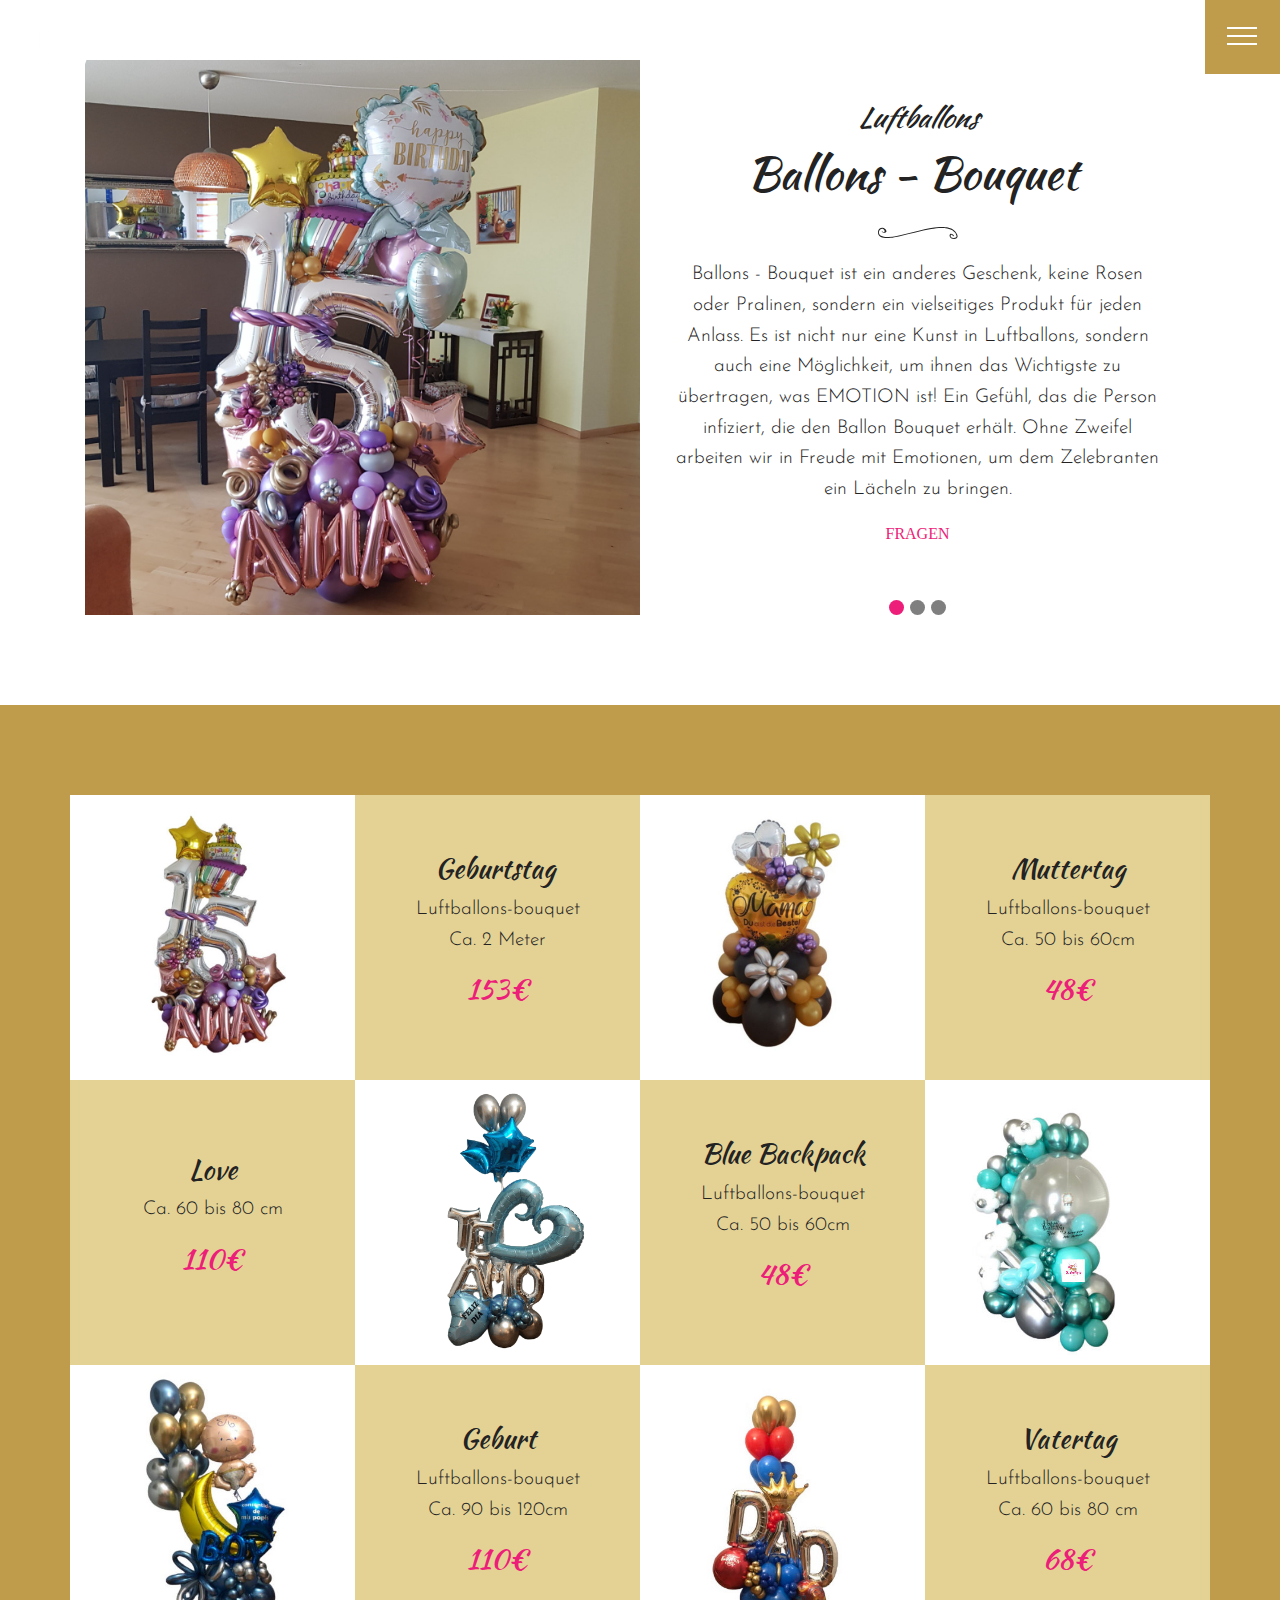
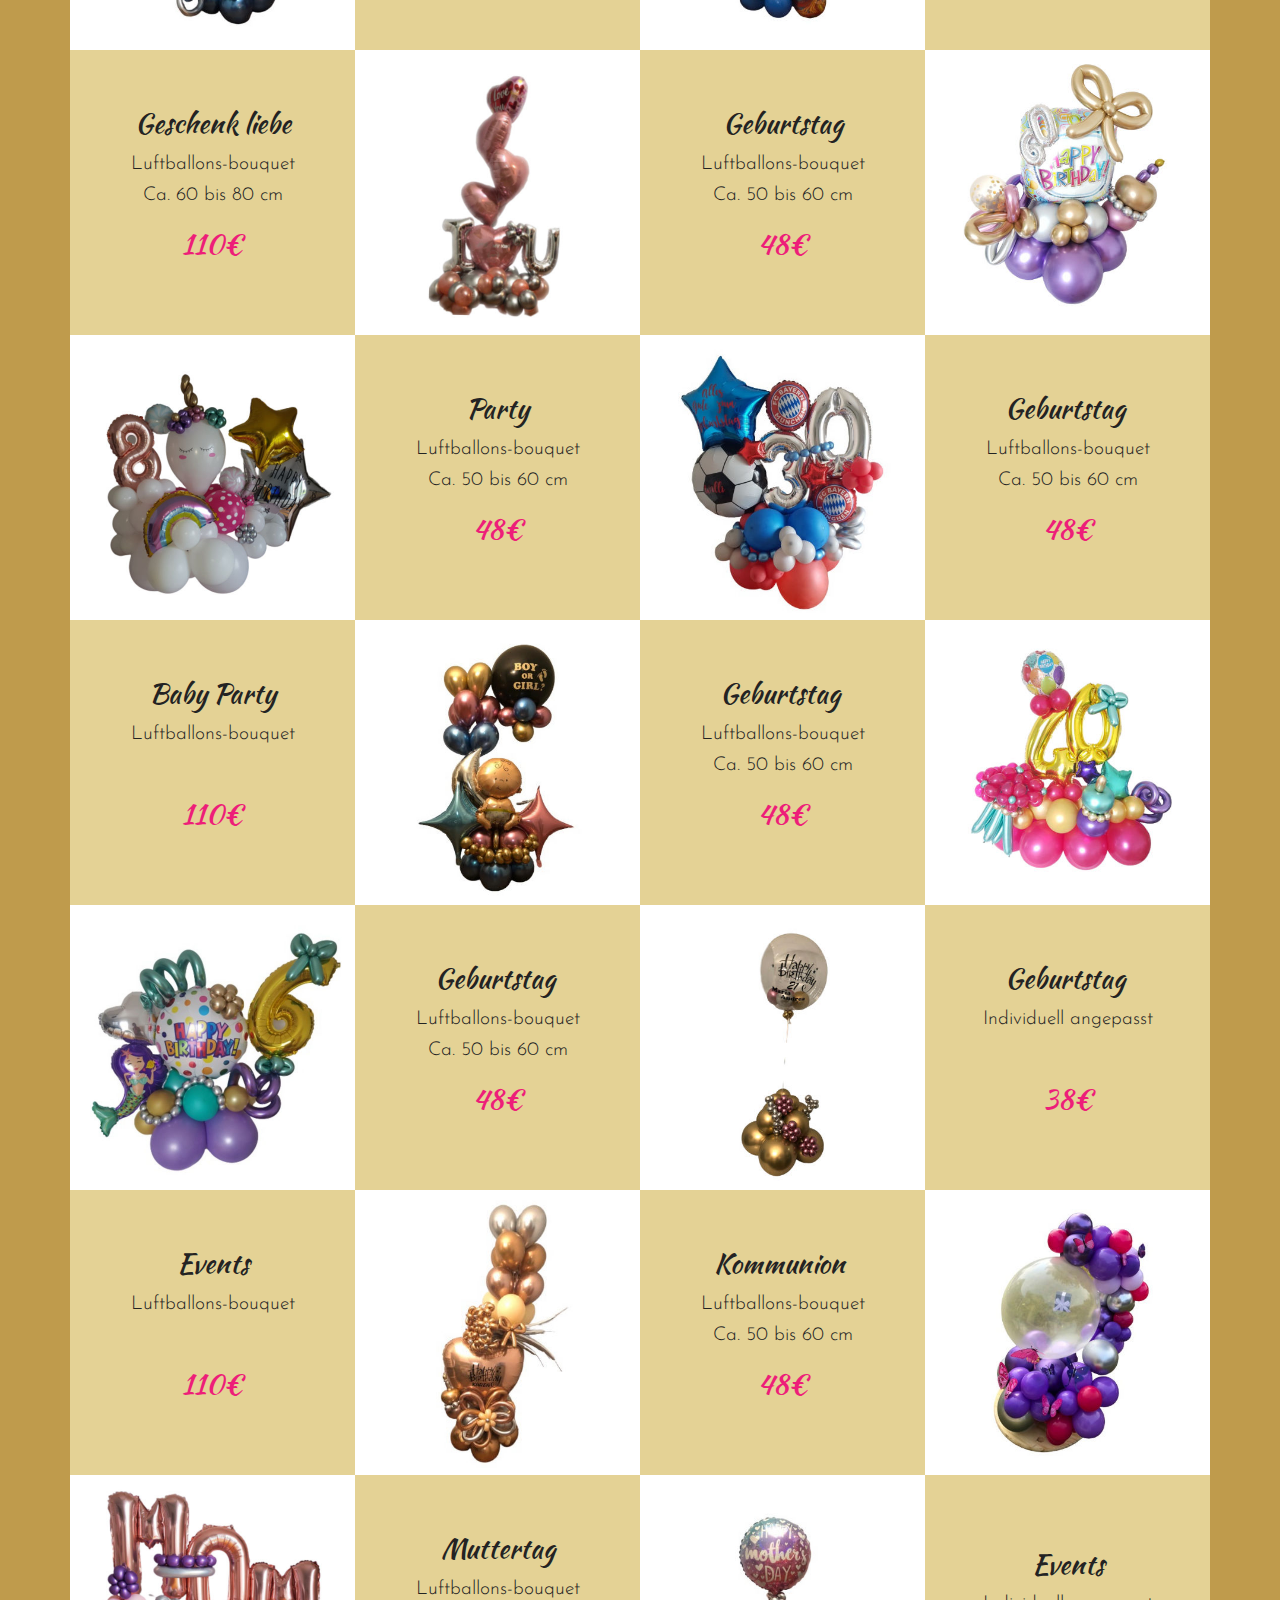
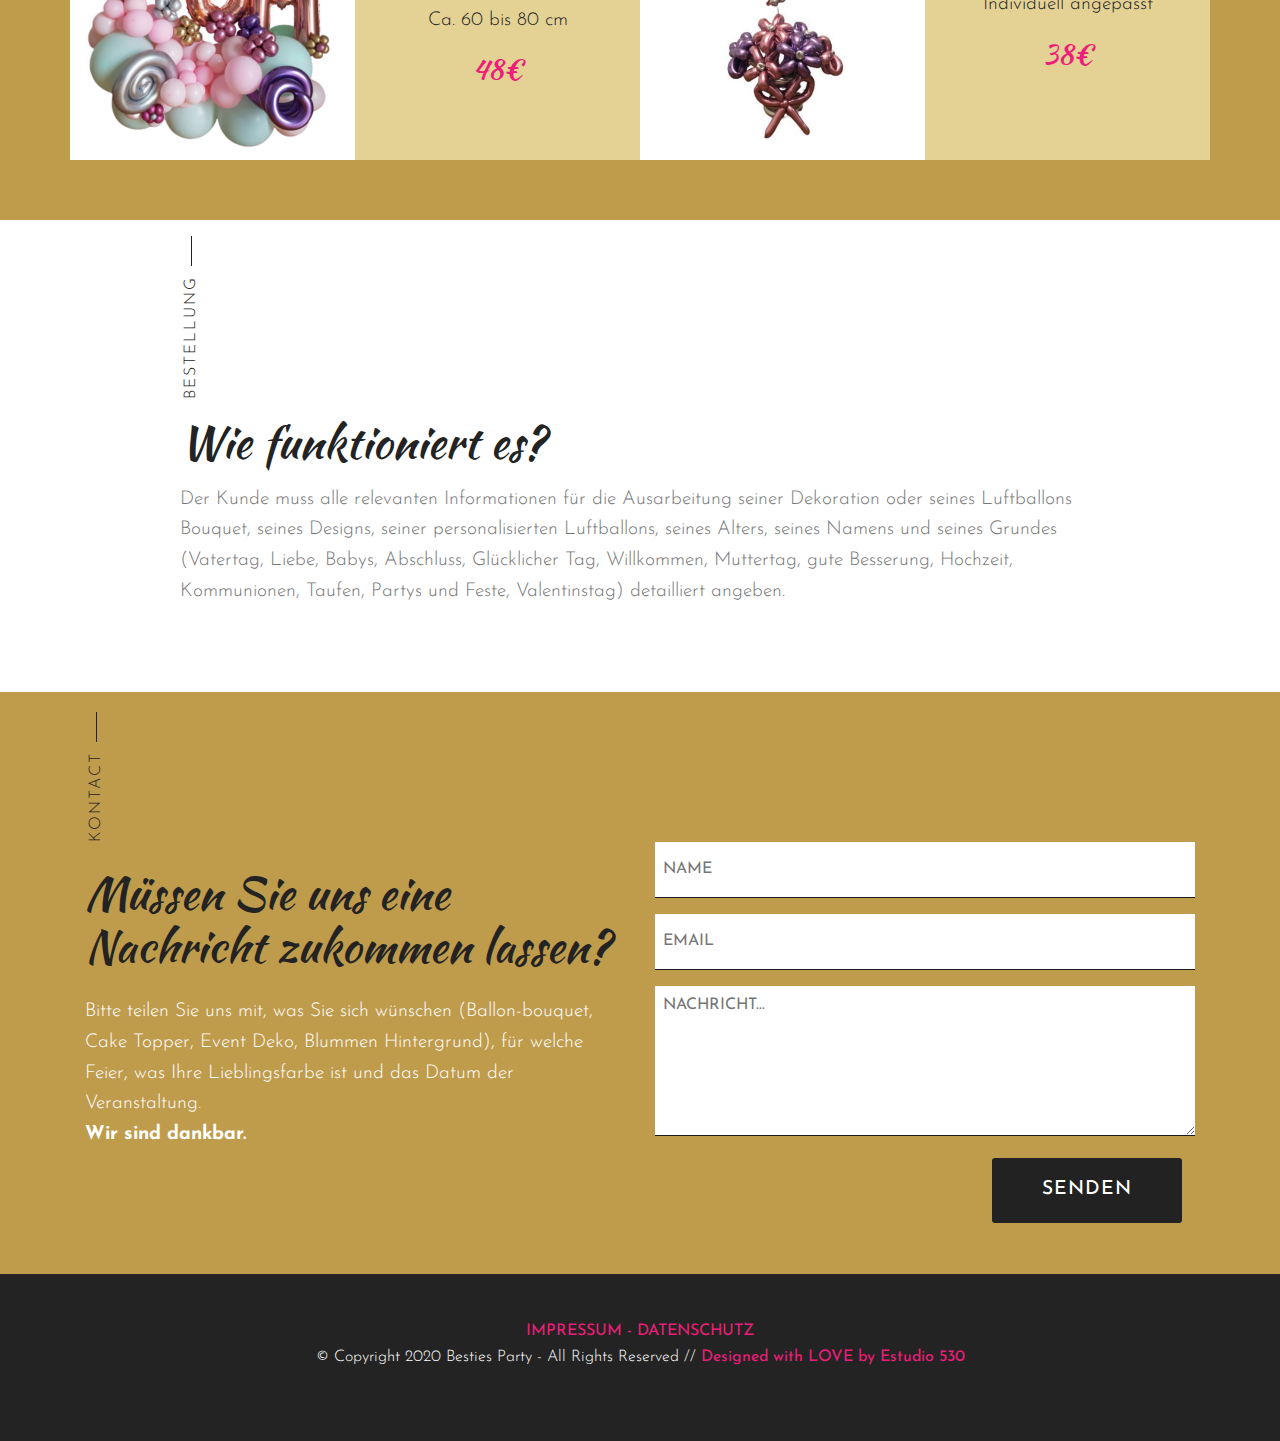
==== Ballon bouquet.html @ 25132c3d "E530 -26.2" ====
<!DOCTYPE html>
<html  >
<head>
  
  <meta charset="UTF-8">
  <meta http-equiv="X-UA-Compatible" content="IE=edge">
  
  <meta name="twitter:card" content="summary_large_image"/>
  <meta name="twitter:image:src" content="assets/images/Ballon bouquet-meta.png">
  <meta property="og:image" content="assets/images/Ballon bouquet-meta.png">
  <meta name="twitter:title" content="Ballon bouquet">
  <meta name="viewport" content="width=device-width, initial-scale=1, minimum-scale=1">
  <link rel="shortcut icon" href="assets/images/besties-party-blanco-logo-simple-158x121.png" type="image/x-icon">
  <meta name="description" content="Ballon bouquet">
  
  
  <title>Ballon bouquet</title>
  <link rel="stylesheet" href="assets/web/assets/mobirise-icons/mobirise-icons.css">
  <link rel="stylesheet" href="assets/tether/tether.min.css">
  <link rel="stylesheet" href="assets/bootstrap/css/bootstrap.min.css">
  <link rel="stylesheet" href="assets/bootstrap/css/bootstrap-grid.min.css">
  <link rel="stylesheet" href="assets/bootstrap/css/bootstrap-reboot.min.css">
  <link rel="stylesheet" href="assets/dropdown/css/style.css">
  <link rel="stylesheet" href="assets/formstyler/jquery.formstyler.css">
  <link rel="stylesheet" href="assets/formstyler/jquery.formstyler.theme.css">
  <link rel="stylesheet" href="assets/socicon/css/styles.css">
  <link rel="stylesheet" href="assets/theme/css/style.css">
  <link rel="stylesheet" href="assets/recaptcha.css">
  <link rel="preload" as="style" href="assets/mobirise/css/mbr-additional.css"><link rel="stylesheet" href="assets/mobirise/css/mbr-additional.css" type="text/css">
  
  
  
  
</head>
<body>
  
  <section class="menu cid-rwXXxcs7I8" once="menu" id="menu01-1">

    
    
     <div class="menu-logo">
            <div class="navbar-brand">
                <span class="navbar-logo">
                    
                         <a href="index.html"><img src="assets/images/besties-party-blanco-logo-simple-158x121.png" alt="Besties Party" title="Besties Party" style="height: 3.8rem;"></a>
                    
                </span>
                
            </div>
        </div>
    

    <nav class="navbar navbar-expand beta-menu navbar-dropdown align-items-center navbar-fixed-top collapsed bg-color transparent">
        <button class="navbar-toggler navbar-toggler-right" type="button" data-toggle="collapse" data-target="#navbarSupportedContent" aria-controls="navbarSupportedContent" aria-expanded="false" aria-label="Toggle navigation">
            <div class="hamburger">
                <span></span>
                <span></span>
                <span></span>
                <span></span>
            </div>
        </button>
       
        <div class="collapse navbar-collapse" id="navbarSupportedContent">
            <ul class="navbar-nav nav-dropdown" data-app-modern-menu="true"><li class="nav-item">
                    <a class="nav-link link text-black display-4" href="index.html">
                        
                        HOME</a>
                </li>
                <li class="nav-item">
                    <a class="nav-link link text-black display-4" href="Ballon bouquet.html" aria-expanded="false">
                        
                        BALLON-BOUQUET</a>
                </li><li class="nav-item"><a class="nav-link link text-black text-primary display-4" href="index.html#features02-q" aria-expanded="false">
                        
                        SERVICES</a></li><li class="nav-item"><a class="nav-link link text-black text-primary display-4" href="index.html#form01-12" aria-expanded="false">
                        
                        KONTAKT</a></li><li class="nav-item"><a class="nav-link link text-black display-4" href="bestimmungen und bedingungen.html" aria-expanded="false">
                        
                        BESTIMMUNGEN UND BEDINGUNGEN</a></li><li class="nav-item"><a class="nav-link link text-black display-4" href="Impressum.html" aria-expanded="false">
                        
                        IMPRESSUM</a></li></ul>
            
            
            
            <div class="bottom">
            
            
            <div class="navbar-buttons mbr-section-btn"><a class="btn btn-sm btn-black display-4" href="mailto:bestiesparty.de@gmail.com">BUCHEN</a></div>
            
                    <div class="social-list align-left">
                        <div class="soc-item">
                            <a href="https://twitter.com/mobirise" target="_blank">
                                <span class="mbr-iconfont mbr-iconfont-social socicon-instagram socicon" style="color: rgb(237, 30, 121); fill: rgb(237, 30, 121);"></span>
                            </a>
                        </div>
                        <div class="soc-item">
                            <a href="https://www.facebook.com/Besties_partyde-114145463306827/" target="_blank">
                                <span class="mbr-iconfont mbr-iconfont-social socicon-facebook socicon" style="color: rgb(87, 70, 139); fill: rgb(87, 70, 139);"></span>
                            </a>
                        </div>
                        <div class="soc-item">
                            <a href="https://wa.me/0049 177 2928501">
                                <span class="mbr-iconfont mbr-iconfont-social socicon-whatsapp socicon" style="color: rgb(87, 70, 139); fill: rgb(87, 70, 139);"></span>
                            </a>
                        </div>
                        

                    </div>

            
            </div>
            
        </div>
    </nav>
</section>

<section class="carousel slide testimonials-slider extSlider cid-saaLuPD0lH" data-interval="false" id="extSlider3-4">

   

    

    <div class="container text-center">

        <div class="carousel slide" role="listbox" data-pause="true" data-keyboard="false" data-ride="carousel" data-interval="5000">
            <div class="carousel-inner">
                
                
                
            <div class="carousel-item">
                    <div class="media-container-row">
                        <div class="col-lg-6 image-element align-self-stretch">
                            <div class="img-wrap">
                                <img src="assets/images/besties-party.de-home-1368x1368.jpg" alt="besties-party.de-babyshower-babyparty-deko party" title="besties-party.de-babyshower-babyparty-deko party">
                            </div>
                        </div>
                        <div class="col-lg-6 text-element">
                            <div class="text-content">
                                <h2 class="mbr-subtitle mbr-primary pt-2 mbr-fonts-style align-center display-5">
                                    <em>Luftballons</em></h2>
                                <h2 class="mbr-title pt-2 mbr-fonts-style align-center display-2">Ballons - Bouquet&nbsp;</h2>
                                <div class="py-3 ornament align-center">
                                    <svg xmlns="http://www.w3.org/2000/svg" viewBox="0 0 133 20" height="20" width="80" fill="#232323">
                                        <g><path d="M127.18,6.19C121-.05,109.94-.24,101.84.1,90.84.56,80,3.3,69.32,5.77c-8,1.86-16,3.63-24,5.72-9.21,2.41-18.6,4.72-28.14,5.19-4.1.2-8.48,0-12.16-2a6.6,6.6,0,0,1-2.7-9A5.46,5.46,0,0,1,7.07,2.77c4-.22,6.73,8.39-.08,4.58a.49.49,0,0,0-.49.84c4.88,3,10.8,0,5.4-4.91C7.6-.63.4,2.06,0,8-1,24,28.25,17,36.29,15.24,53.74,11.37,70.9,6.44,88.53,3.33c11.1-2,24.75-3.54,35.06,2.19a16,16,0,0,1,6.86,8.85c1.29,4.31-4.35,4.2-7,3.52-4.84-1.26-2.42-8,1.22-3,.61.83,2,0,1.4-.82-2.15-2.93-6.71-4.9-7.12.35s8.36,7.24,11.72,4.47C135,15.32,129.91,9,127.18,6.19Z"></path></g>
                                    </svg>
                                </div>
                                <div class="mbr-section-text">
                                    <p class="mbr-text mbr-light mbr-fonts-style align-center display-7">Ballons - Bouquet ist ein anderes Geschenk, keine Rosen oder Pralinen, sondern ein vielseitiges Produkt für jeden Anlass. Es ist nicht nur eine Kunst in Luftballons, sondern auch eine Möglichkeit, um ihnen das Wichtigste zu übertragen, was EMOTION ist! Ein Gefühl, das die Person infiziert, die den Ballon Bouquet erhält. Ohne Zweifel arbeiten wir in Freude mit Emotionen, um dem Zelebranten ein Lächeln zu bringen.</p>
                                </div>
                                <div class="py-3 link"><a href="mailto:bestiesparty.de@gmail.com" class="text-primary">FRAGEN</a></div>
                            </div>
                        </div>
                    </div>
                </div><div class="carousel-item">
                    <div class="media-container-row">
                        <div class="col-lg-6 image-element align-self-stretch">
                            <div class="img-wrap">
                                <img src="assets/images/besties-party.de-deko-party-babyshower2-1110x1110.jpeg" alt="besties-party.de-deko party-babyshower" title="besties-party.de-deko party-babyshower">
                            </div>
                        </div>
                        <div class="col-lg-6 text-element">
                            <div class="text-content">
                                <h2 class="mbr-subtitle mbr-primary pt-2 mbr-fonts-style align-center display-5">
                                    <em>Luftballons</em></h2>
                                <h2 class="mbr-title pt-2 mbr-fonts-style align-center display-2">
                                    Special Events
                                </h2>
                                <div class="py-3 ornament align-center">
                                    <svg xmlns="http://www.w3.org/2000/svg" viewBox="0 0 133 20" height="20" width="80" fill="#232323">
                                        <g><path d="M127.18,6.19C121-.05,109.94-.24,101.84.1,90.84.56,80,3.3,69.32,5.77c-8,1.86-16,3.63-24,5.72-9.21,2.41-18.6,4.72-28.14,5.19-4.1.2-8.48,0-12.16-2a6.6,6.6,0,0,1-2.7-9A5.46,5.46,0,0,1,7.07,2.77c4-.22,6.73,8.39-.08,4.58a.49.49,0,0,0-.49.84c4.88,3,10.8,0,5.4-4.91C7.6-.63.4,2.06,0,8-1,24,28.25,17,36.29,15.24,53.74,11.37,70.9,6.44,88.53,3.33c11.1-2,24.75-3.54,35.06,2.19a16,16,0,0,1,6.86,8.85c1.29,4.31-4.35,4.2-7,3.52-4.84-1.26-2.42-8,1.22-3,.61.83,2,0,1.4-.82-2.15-2.93-6.71-4.9-7.12.35s8.36,7.24,11.72,4.47C135,15.32,129.91,9,127.18,6.19Z"></path></g>
                                    </svg>
                                </div>
                                <div class="mbr-section-text">
                                    <p class="mbr-text mbr-light mbr-fonts-style align-center display-7">
                                      Wir setzen uns voll und ganz für Luftballons, Karten und Souvenirs für Taufen, Kommunionen, Babypartys und besondere Geschenke ein. Wir haben hochwertige Luftballons und Materialien! Unabhängig davon, ob es sich um Produkte oder Dienstleistungen handelt, was wir tun möchten, machen wir es gut, im Detail, weil wir unseren Kunden gerne etwas speziell anbieten möchten, und zwar Sorgfältiger detaillierte Leistungen.
                                    </p>
                                </div>
                                <div class="py-3 link">
                                  <a class="text-primary" href="mailto:bestiesparty.de@gmail.com">FRAGEN</a></div>
                            </div>
                        </div>
                    </div>
                </div><div class="carousel-item">
                    <div class="media-container-row">
                        <div class="col-lg-6 image-element align-self-stretch">
                            <div class="img-wrap">
                                <img src="assets/images/besties-party.de-paw-patrol-party-geburtstag-deko-1110x1110.jpeg" alt="besties-party.de-paw-patrol-party-geburtstag-deko" title="besties-party.de-paw-patrol-party-geburtstag-deko">
                            </div>
                        </div>
                        <div class="col-lg-6 text-element">
                            <div class="text-content">
                                <h2 class="mbr-subtitle mbr-primary pt-2 mbr-fonts-style align-center display-5">
                                    <em>Luftballons</em>
                                </h2>
                                <h2 class="mbr-title pt-2 mbr-fonts-style align-center display-2">
                                    Special Events
                                </h2>
                                <div class="py-3 ornament align-center">
                                    <svg xmlns="http://www.w3.org/2000/svg" viewBox="0 0 133 20" height="20" width="80" fill="#232323">
                                        <g><path d="M127.18,6.19C121-.05,109.94-.24,101.84.1,90.84.56,80,3.3,69.32,5.77c-8,1.86-16,3.63-24,5.72-9.21,2.41-18.6,4.72-28.14,5.19-4.1.2-8.48,0-12.16-2a6.6,6.6,0,0,1-2.7-9A5.46,5.46,0,0,1,7.07,2.77c4-.22,6.73,8.39-.08,4.58a.49.49,0,0,0-.49.84c4.88,3,10.8,0,5.4-4.91C7.6-.63.4,2.06,0,8-1,24,28.25,17,36.29,15.24,53.74,11.37,70.9,6.44,88.53,3.33c11.1-2,24.75-3.54,35.06,2.19a16,16,0,0,1,6.86,8.85c1.29,4.31-4.35,4.2-7,3.52-4.84-1.26-2.42-8,1.22-3,.61.83,2,0,1.4-.82-2.15-2.93-6.71-4.9-7.12.35s8.36,7.24,11.72,4.47C135,15.32,129.91,9,127.18,6.19Z"></path></g>
                                    </svg>
                                </div>
                                <div class="mbr-section-text">
                                    <p class="mbr-text mbr-light mbr-fonts-style align-center display-7">
                                      Ob sie bei der Suche von Ballon-Bouquets, Luftballons, Heliumballons, Folienballons, Geschenkartikel oder die passende Deko für ihren Feier sind, bei uns sind sie immer an der richtigen Adresse.
                                    </p>
                                </div>
                                <div class="py-3 link"><a href="mailto:bestiesparty.de@gmail.com" class="text-primary">FRAGEN</a></div>
                            </div>
                        </div>
                    </div>
                </div></div>

            <div class="carousel-indicators">
                <li data-slide-to="0" class="active"></li>
                <li data-slide-to="1"></li>
                <li data-slide-to="2"></li>
                
                
                
                
                
                
                
            </div>
            <div class="carousel-controls">
                <a class="carousel-control-prev" role="button" data-slide="prev">
                  <span aria-hidden="true" class="mbri-arrow-prev mbr-iconfont"></span>
                  <span class="sr-only">Previous</span>
                </a>
                <a class="carousel-control-next" role="button" data-slide="next">
                  <span aria-hidden="true" class="mbri-arrow-next mbr-iconfont"></span>
                  <span class="sr-only">Next</span>
                </a>
            </div>
        </div>
    </div>
</section>

<section class="extFeatures cid-saaLq7iaTv" id="extShop4-3">

    

    
    <div class="container">
        <div class="row main align-items-center">
            <div class="col-md-6 col-lg-3 image-element align-self-stretch">
                <div class="img-wrap">
                    <img src="assets/images/besties-party.de-luftballons-bouquet-geburtstag-15-570x570.jpg" alt="besties-party.de-luftballons-bouquet-Geburtstag 15" title="besties-party.de-luftballons-bouquet-Geburtstag 15">
                </div>
            </div>
            <div class="col-md-6 col-lg-3 text-element">
                <div class="text-content">
                    <h2 class="mbr-title mbr-fonts-style align-center display-5">Geburtstag&nbsp;</h2>
                    <p class="mbr-text mbr-light mbr-fonts-style align-center display-7">Luftballons-bouquet<br>Ca. 2 Meter<br>
                    </p>
                    <p class="mbr-price-value mbr-light mbr-fonts-style align-center display-5"><a href="Ballon bouquet.html#header03-q" class="text-primary">153€</a></p>
                </div>
            </div>
            <div class="col-md-6 col-lg-3 image-element align-self-stretch">
                <div class="img-wrap">
                    <img src="assets/images/besties-party.de-bouquet-ballons-mum-muttertag-570x570.jpg" alt="besties-party.de-bouquet-ballons-MUM-Muttertag" title="besties-party.de-bouquet-ballons-MUM-Muttertag">
                </div>
            </div>
            <div class="col-md-6 col-lg-3 text-element">
                <div class="text-content">
                    <h2 class="mbr-title mbr-fonts-style align-center display-5">Muttertag</h2>
                    <p class="mbr-text mbr-light mbr-fonts-style align-center display-7">
                        Luftballons-bouquet<br>Ca. 50 bis 60cm
                    </p>
                    <p class="mbr-price-value mbr-light mbr-fonts-style align-center display-5"><a href="Ballon bouquet.html#header03-q" class="text-primary">48€</a></p>
                </div>
            </div>
        </div>
        <div class="row main-reverse align-items-center">
            <div class="col-md-6 col-lg-3 image-element align-self-stretch">
                <div class="img-wrap">
                    <img src="assets/images/besties-party.de-luftballon-boquet-berraschung-geburtstatg-480x480.jpg" alt="besties-party.de-luftballon-boquet-überraschung-geburtstatg" title="besties-party.de-luftballon-boquet-überraschung-geburtstatg">
                </div>
            </div>
            <div class="col-md-6 col-lg-3 text-element">
                <div class="text-content">
                    <h2 class="mbr-title mbr-fonts-style align-center display-5">Blue Backpack</h2>
                    <p class="mbr-text mbr-light mbr-fonts-style align-center display-7">
                        Luftballons-bouquet<br>Ca. 50 bis 60cm
                    </p>
                    <p class="mbr-price-value mbr-light mbr-fonts-style align-center display-5"><a href="Ballon bouquet.html#header03-q" class="text-primary">48€</a></p>
                </div>
            </div>
            <div class="col-md-6 col-lg-3 image-element align-self-stretch">
                <div class="img-wrap">
                    <img src="assets/images/besties-party.de-love-liebe-luftballons-bouquet-500x500.png" alt="Besties-party.de-love-liebe-luftballons-bouquet" title="Besties-party.de-love-liebe-luftballons-bouquet">
                </div>
            </div>
            <div class="col-md-6 col-lg-3 text-element">
                <div class="text-content">
                    <h2 class="mbr-title mbr-fonts-style align-center display-5">Love</h2>
                    <p class="mbr-text mbr-light mbr-fonts-style align-center display-7">
                        Ca. 60 bis 80 cm</p>
                    <p class="mbr-price-value mbr-light mbr-fonts-style align-center display-5"><a href="Ballon bouquet.html#header03-q" class="text-primary">110€</a></p>
                </div>
            </div>
        </div>
        <div class="row main align-items-center">
            <div class="col-md-6 col-lg-3 image-element align-self-stretch">
                <div class="img-wrap">
                    <img src="assets/images/besties-party.de-luftballons-bouquet-geburt-geschenk-480x480.jpg" alt="besties-party.de-luftballons-bouquet-geburt-geschenk" title="besties-party.de-luftballons-bouquet-geburt-geschenk">
                </div>
            </div>
            <div class="col-md-6 col-lg-3 text-element">
                <div class="text-content">
                    <h2 class="mbr-title mbr-fonts-style align-center display-5">Geburt</h2>
                    <p class="mbr-text mbr-light mbr-fonts-style align-center display-7">
                        Luftballons-bouquet<br>Ca. 90 bis 120cm
                    </p>
                    <p class="mbr-price-value mbr-light mbr-fonts-style align-center display-5">
                        <em><a href="Ballon bouquet.html#header03-q" class="text-primary">110€</a></em></p>
                </div>
            </div>
            <div class="col-md-6 col-lg-3 image-element align-self-stretch">
                <div class="img-wrap">
                    <img src="assets/images/besties-party.de-luftballons-bouquet-vatertag-480x480.jpg" alt="besties-party.de-luftballons-bouquet-Vatertag" title="besties-party.de-luftballons-bouquet-Vatertag">
                </div>
            </div>
            <div class="col-md-6 col-lg-3 text-element">
                <div class="text-content">
                    <h2 class="mbr-title mbr-fonts-style align-center display-5">Vatertag</h2>
                    <p class="mbr-text mbr-light mbr-fonts-style align-center display-7">
                        Luftballons-bouquet<br>Ca. 60 bis 80 cm
                    </p>
                    <p class="mbr-price-value mbr-light mbr-fonts-style align-center display-5"><em><a href="Ballon bouquet.html#header03-q" class="text-primary">68€</a></em></p>
                </div>
            </div>
        </div>
        <div class="row main-reverse align-items-center">
            <div class="col-md-6 col-lg-3 image-element align-self-stretch">
                <div class="img-wrap">
                    <img src="assets/images/besties-party.de-luftballons-boquet-geburtstag-60-480x480.jpg" alt="besties-party.de-luftballons-boquet-geburtstag-60" title="besties-party.de-luftballons-boquet-geburtstag-60">
                </div>
            </div>
            <div class="col-md-6 col-lg-3 text-element">
                <div class="text-content">
                    <h2 class="mbr-title mbr-fonts-style align-center display-5">Geburtstag</h2>
                    <p class="mbr-text mbr-light mbr-fonts-style align-center display-7">
                        Luftballons-bouquet<br>Ca. 50 bis 60 cm
                    </p>
                    <p class="mbr-price-value mbr-light mbr-fonts-style align-center display-5">
                        <em><a href="Ballon bouquet.html#header03-q" class="text-primary">48€</a></em></p>
                </div>
            </div>
            <div class="col-md-6 col-lg-3 image-element align-self-stretch">
                <div class="img-wrap">
                    <img src="assets/images/besties-party.de-luftballons-bouquet-geschenk-liebe-570x570.jpg" alt="besties-party.de-luftballons-bouquet-geschenk-liebe" title="besties-party.de-luftballons-bouquet-geschenk-liebe">
                </div>
            </div>
            <div class="col-md-6 col-lg-3 text-element">
                <div class="text-content">
                    <h2 class="mbr-title mbr-fonts-style align-center display-5">Geschenk liebe</h2>
                    <p class="mbr-text mbr-light mbr-fonts-style align-center display-7">
                        Luftballons-bouquet<br>Ca. 60 bis 80 cm
                    </p>
                    <p class="mbr-price-value mbr-light mbr-fonts-style align-center display-5"><em><a href="Ballon bouquet.html#header03-q" class="text-primary">110€</a></em></p>
                </div>
            </div>
        </div>
    </div>
</section>

<section class="extFeatures cid-saE8kh7Bme" id="extShop4-9">

    

    
    <div class="container">
        <div class="row main align-items-center">
            <div class="col-md-6 col-lg-3 image-element align-self-stretch">
                <div class="img-wrap">
                    <img src="assets/images/besties-party.de-luftballons-bouquet-einhorn-geburtstag-8-570x570.jpg" alt="besties-party.de-luftballons-bouquet-Einhorn-geburtstag 8" title="besties-party.de-luftballons-bouquet-Einhorn-geburtstag 8">
                </div>
            </div>
            <div class="col-md-6 col-lg-3 text-element">
                <div class="text-content">
                    <h2 class="mbr-title mbr-fonts-style align-center display-5">Party</h2>
                    <p class="mbr-text mbr-light mbr-fonts-style align-center display-7">Luftballons-bouquet<br>Ca. 50 bis 60 cm</p>
                    <p class="mbr-price-value mbr-light mbr-fonts-style align-center display-5">
                        <a href="Ballon bouquet.html#header03-q" class="text-primary">48€</a></p>
                </div>
            </div>
            <div class="col-md-6 col-lg-3 image-element align-self-stretch">
                <div class="img-wrap">
                    <img src="assets/images/besties-party.de-ballons-bouquet-geburtstag-30-480x480.jpg" alt="besties-party.de-ballons-bouquet-geburtstag 30" title="besties-party.de-ballons-bouquet-geburtstag 30">
                </div>
            </div>
            <div class="col-md-6 col-lg-3 text-element">
                <div class="text-content">
                    <h2 class="mbr-title mbr-fonts-style align-center display-5">Geburtstag&nbsp;</h2>
                    <p class="mbr-text mbr-light mbr-fonts-style align-center display-7">Luftballons-bouquet<br>Ca. 50 bis 60 cm</p>
                    <p class="mbr-price-value mbr-light mbr-fonts-style align-center display-5"><a href="Ballon bouquet.html#header03-q" class="text-primary">48€</a></p>
                </div>
            </div>
        </div>
        <div class="row main-reverse align-items-center">
            <div class="col-md-6 col-lg-3 image-element align-self-stretch">
                <div class="img-wrap">
                    <img src="assets/images/besties-party.de-luftballon-bouquet-geburtstag-40-480x480.jpg" alt="besties-party.de-luftballon-bouquet-Geburtstag 40" title="besties-party.de-luftballon-bouquet-Geburtstag 40">
                </div>
            </div>
            <div class="col-md-6 col-lg-3 text-element">
                <div class="text-content">
                    <h2 class="mbr-title mbr-fonts-style align-center display-5">Geburtstag&nbsp;</h2>
                    <p class="mbr-text mbr-light mbr-fonts-style align-center display-7">Luftballons-bouquet<br>Ca. 50 bis 60 cm</p>
                    <p class="mbr-price-value mbr-light mbr-fonts-style align-center display-5"><a href="Ballon bouquet.html#header03-q" class="text-primary">48€</a></p>
                </div>
            </div>
            <div class="col-md-6 col-lg-3 image-element align-self-stretch">
                <div class="img-wrap">
                    <img src="assets/images/besties-party.de-babyparty-luftballons-bouquet-480x480.jpg" alt="besties-party.de-babyparty-luftballons-bouquet" title="besties-party.de-babyparty-luftballons-bouquet">
                </div>
            </div>
            <div class="col-md-6 col-lg-3 text-element">
                <div class="text-content">
                    <h2 class="mbr-title mbr-fonts-style align-center display-5">Baby Party</h2>
                    <p class="mbr-text mbr-light mbr-fonts-style align-center display-7">Luftballons-bouquet<br><br></p>
                    <p class="mbr-price-value mbr-light mbr-fonts-style align-center display-5"><a href="Ballon bouquet.html#header03-q" class="text-primary">110€</a></p>
                </div>
            </div>
        </div>
        
        
    </div>
</section>

<section class="extFeatures cid-saEiD71YxO" id="extShop4-k">

    

    
    <div class="container">
        <div class="row main align-items-center">
            <div class="col-md-6 col-lg-3 image-element align-self-stretch">
                <div class="img-wrap">
                    <img src="assets/images/besties-party.de-ballons-bouquet-geburtstag-6-570x570.jpg" alt="besties-party.de-ballons-bouquet-geburtstag 6" title="besties-party.de-ballons-bouquet-geburtstag 6">
                </div>
            </div>
            <div class="col-md-6 col-lg-3 text-element">
                <div class="text-content">
                    <h2 class="mbr-title mbr-fonts-style align-center display-5">Geburtstag&nbsp;</h2>
                    <p class="mbr-text mbr-light mbr-fonts-style align-center display-7">Luftballons-bouquet<br>Ca. 50 bis 60 cm</p>
                    <p class="mbr-price-value mbr-light mbr-fonts-style align-center display-5">
                        <a href="Ballon bouquet.html#header03-q" class="text-primary">48€</a></p>
                </div>
            </div>
            <div class="col-md-6 col-lg-3 image-element align-self-stretch">
                <div class="img-wrap">
                    <img src="assets/images/besties-party.de-geburtstag-luftballons-helium-personalisiert-480x480.jpg" alt="besties-party.de-geburtstag-luftballons-helium-personalisiert" title="besties-party.de-geburtstag-luftballons-helium-personalisiert">
                </div>
            </div>
            <div class="col-md-6 col-lg-3 text-element">
                <div class="text-content">
                    <h2 class="mbr-title mbr-fonts-style align-center display-5">Geburtstag&nbsp;</h2>
                    <p class="mbr-text mbr-light mbr-fonts-style align-center display-7">Individuell angepasst<br><br></p>
                    <p class="mbr-price-value mbr-light mbr-fonts-style align-center display-5"><a href="Ballon bouquet.html#header03-q" class="text-primary">38€</a></p>
                </div>
            </div>
        </div>
        <div class="row main-reverse align-items-center">
            <div class="col-md-6 col-lg-3 image-element align-self-stretch">
                <div class="img-wrap">
                    <img src="assets/images/besties-party.de-luftballons-bouquet-kommunion-berraschung-personlisiert-480x480.jpg" alt="besties-party.de-luftballons-bouquet-kommunion-überraschung-personlisiert" title="besties-party.de-luftballons-bouquet-kommunion-überraschung-personlisiert">
                </div>
            </div>
            <div class="col-md-6 col-lg-3 text-element">
                <div class="text-content">
                    <h2 class="mbr-title mbr-fonts-style align-center display-5">Kommunion&nbsp;</h2>
                    <p class="mbr-text mbr-light mbr-fonts-style align-center display-7">Luftballons-bouquet<br>Ca. 50 bis 60 cm</p>
                    <p class="mbr-price-value mbr-light mbr-fonts-style align-center display-5"><a href="Ballon bouquet.html#header03-q" class="text-primary">48€</a></p>
                </div>
            </div>
            <div class="col-md-6 col-lg-3 image-element align-self-stretch">
                <div class="img-wrap">
                    <img src="assets/images/besties-party.de-luftballons-bouquet-geburtstag-451x451.jpg" alt="besties-party.de-luftballons-bouquet-Geburtstag" title="besties-party.de-luftballons-bouquet-Geburtstag">
                </div>
            </div>
            <div class="col-md-6 col-lg-3 text-element">
                <div class="text-content">
                    <h2 class="mbr-title mbr-fonts-style align-center display-5">Events</h2>
                    <p class="mbr-text mbr-light mbr-fonts-style align-center display-7">Luftballons-bouquet<br><br></p>
                    <p class="mbr-price-value mbr-light mbr-fonts-style align-center display-5"><a href="Ballon bouquet.html#header03-q" class="text-primary">110€</a></p>
                </div>
            </div>
        </div>
        <div class="row main align-items-center">
            <div class="col-md-6 col-lg-3 image-element align-self-stretch">
                <div class="img-wrap">
                    <img src="assets/images/besties-party.de-luftballons-bouquet-mom-muttertag-570x570.jpg" alt="besties-party.de-luftballons-bouquet-mom-Muttertag" title="besties-party.de-luftballons-bouquet-mom-Muttertag">
                </div>
            </div>
            <div class="col-md-6 col-lg-3 text-element">
                <div class="text-content">
                    <h2 class="mbr-title mbr-fonts-style align-center display-5">Muttertag</h2>
                    <p class="mbr-text mbr-light mbr-fonts-style align-center display-7">Luftballons-bouquet<br>Ca. 60 bis 80 cm</p>
                    <p class="mbr-price-value mbr-light mbr-fonts-style align-center display-5"><em><a href="Ballon bouquet.html#header03-q" class="text-primary">48€</a></em></p>
                </div>
            </div>
            <div class="col-md-6 col-lg-3 image-element align-self-stretch">
                <div class="img-wrap">
                    <img src="assets/images/besties.party.de-bouquet-luftballon-muttertag-blumen-480x480.jpg" alt="Besties.party.de-bouquet-luftballon-Muttertag-Blumen" title="Besties.party.de-bouquet-luftballon-Muttertag-Blumen">
                </div>
            </div>
            <div class="col-md-6 col-lg-3 text-element">
                <div class="text-content">
                    <h2 class="mbr-title mbr-fonts-style align-center display-5">Events</h2>
                    <p class="mbr-text mbr-light mbr-fonts-style align-center display-7">Individuell angepasst<br></p>
                    <p class="mbr-price-value mbr-light mbr-fonts-style align-center display-5">
                        <em><a href="Ballon bouquet.html#header03-q" class="text-primary">38€</a></em></p>
                </div>
            </div>
        </div>
        
    </div>
</section>

<section class="header3 cid-sbjfBXjMAe" id="header03-q">

    

    

    <div class="container">
        <div class="row justify-content-md-center">
            <div class="col-md-10 align-left">
                 <h3 class="mbr-section-subtitle mbr-fonts-style display-4">BESTELLUNG</h3>
                <h1 class="mbr-section-title pb-2 mbr-fonts-style display-2">Wie funktioniert es?</h1>
                <p class="mbr-text pb-2 mbr-light mbr-fonts-style display-7">
                    Der Kunde muss alle relevanten Informationen für die Ausarbeitung seiner Dekoration oder seines Luftballons Bouquet, seines Designs, seiner personalisierten Luftballons, seines Alters, seines Namens und seines Grundes (Vatertag, Liebe, Babys, Abschluss, Glücklicher Tag, Willkommen, Muttertag, gute Besserung, Hochzeit, Kommunionen, Taufen, Partys und Feste, Valentinstag) detailliert angeben.</p>
                
            </div>
        </div>
    </div>

</section>

<section class="form cid-scfdAFSdbL" id="form01-13">

    

    

    <div class="container">
        <div class="row">

            <div class="col-lg-6 col-md-12 align-left">
                <h3 class="mbr-section-subtitle mbr-fonts-style display-4">KONTACT</h3>
                <h1 class="mbr-section-title pt-4 mbr-fonts-style display-2">Müssen Sie uns eine Nachricht zukommen lassen?</h1>
                <p class="mbr-text pt-3 mbr-light mbr-fonts-style display-7">
                    Bitte teilen Sie uns mit, was Sie sich wünschen (Ballon-bouquet, Cake Topper, Event Deko, Blummen Hintergrund), für welche Feier, was Ihre Lieblingsfarbe ist und das Datum der Veranstaltung.<br><strong>Wir sind dankbar.
                </strong></p>
            </div>

            <div class="col-lg-6 col-md-12 mx-auto mbr-form" data-form-type="formoid">
                <!---Formbuilder Form--->
                <form action="https://mobirise.eu/" method="POST" class="mbr-form form-with-styler" data-form-title="Form Name"><input type="hidden" name="email" data-form-email="true" value="Fxvnthwx+0kO76d7wU2gfC0+B0z301VhAHX2M6d1RNB65XXBO4agZh2ZtsVvTth8rVNgSDrtC2XQxM8wdoCzGylXrw/e8lpZXds9Lt3EZeMWBna2YRVbmfPksWuzlOPO">
                    <div class="form-row">
                        <div hidden="hidden" data-form-alert="" class="alert alert-success col-12">Vielen Dank für das Ausfüllen des Formulars!</div>
                        <div hidden="hidden" data-form-alert-danger="" class="alert alert-danger col-12">Oops...! some
                            problem!</div>
                    </div>
                    <div class="dragArea form-row">
                        <div class="col-lg-12 form-group" data-for="name">
                            <input type="text" name="name" placeholder="NAME" data-form-field="name" class="form-control display-7" value="" id="name-form01-13">
                        </div>
                        <div class="col-lg-12 form-group" data-for="email">
                            <input type="email" name="email" placeholder="EMAIL" data-form-field="email" class="form-control display-7" value="" id="email-form01-13">
                        </div>
                        <div data-for="message" class="col-lg-12 form-group">
                            <textarea name="message" placeholder="NACHRICHT..." data-form-field="message" required="required" class="form-control display-7" value="" id="message-form01-13"></textarea>
                        </div>
                        <div class="col-auto"><button type="submit" class="btn btn-black display-7">SENDEN</button></div>
                    </div>
                </form>
                <!---Formbuilder Form--->
            </div>
        </div>
    </div>
</section>

<section class="footer2 cid-rmLdtq40jh" once="footers" id="footer02-2">

    

    

    <div class="container">
        <div class="media-container-row align-center mbr-white">
            <div class="col-12">
                <p class="mbr-text mb-0 mbr-fonts-style display-4">
                    <a href="Impressum.html" class="text-primary">IMPRESSUM - DATENSCHUTZ</a><br>© Copyright 2020 Besties Party - All Rights Reserved // <a href="http://www.estudio530.com" target="_blank">Designed with LOVE by Estudio 530</a><br><br></p>
            </div>
        </div>
    </div>
</section>


<script src="assets/web/assets/jquery/jquery.min.js"></script>
  <script src="assets/popper/popper.min.js"></script>
  <script src="assets/tether/tether.min.js"></script>
  <script src="assets/bootstrap/js/bootstrap.min.js"></script>
  <script src="assets/smoothscroll/smooth-scroll.js"></script>
  <script src="assets/dropdown/js/nav-dropdown.js"></script>
  <script src="assets/dropdown/js/navbar-dropdown.js"></script>
  <script src="assets/touchswipe/jquery.touch-swipe.min.js"></script>
  <script src="assets/bootstrapcarouselswipe/bootstrap-carousel-swipe.js"></script>
  <script src="assets/mbr-testimonials-slider/mbr-testimonials-slider.js"></script>
  <script src="assets/formstyler/jquery.formstyler.js"></script>
  <script src="assets/formstyler/jquery.formstyler.min.js"></script>
  <script src="assets/theme/js/script.js"></script>
  <script src="assets/formoid.min.js"></script>
  
  
  
</body>
</html>
---- assets/web/assets/mobirise-icons/mobirise-icons.css ----
@font-face {
  font-family: 'MobiriseIcons';
  src:  url('mobirise-icons.eot?spat4u');
  src:  url('mobirise-icons.eot?spat4u#iefix') format('embedded-opentype'),
    url('mobirise-icons.ttf?spat4u') format('truetype'),
    url('mobirise-icons.woff?spat4u') format('woff'),
    url('mobirise-icons.svg?spat4u#MobiriseIcons') format('svg');
  font-weight: normal;
  font-style: normal;
  font-display: swap;
}

[class^="mbri-"], [class*=" mbri-"] {
  /* use !important to prevent issues with browser extensions that change fonts */
  font-family: MobiriseIcons !important;
  speak: none;
  font-style: normal;
  font-weight: normal;
  font-variant: normal;
  text-transform: none;
  line-height: 1;

  /* Better Font Rendering =========== */
  -webkit-font-smoothing: antialiased;
  -moz-osx-font-smoothing: grayscale;
}

.mbri-add-submenu:before {
  content: "\e900";
}
.mbri-alert:before {
  content: "\e901";
}
.mbri-align-center:before {
  content: "\e902";
}
.mbri-align-justify:before {
  content: "\e903";
}
.mbri-align-left:before {
  content: "\e904";
}
.mbri-align-right:before {
  content: "\e905";
}
.mbri-android:before {
  content: "\e906";
}
.mbri-apple:before {
  content: "\e907";
}
.mbri-arrow-down:before {
  content: "\e908";
}
.mbri-arrow-next:before {
  content: "\e909";
}
.mbri-arrow-prev:before {
  content: "\e90a";
}
.mbri-arrow-up:before {
  content: "\e90b";
}
.mbri-bold:before {
  content: "\e90c";
}
.mbri-bookmark:before {
  content: "\e90d";
}
.mbri-bootstrap:before {
  content: "\e90e";
}
.mbri-briefcase:before {
  content: "\e90f";
}
.mbri-browse:before {
  content: "\e910";
}
.mbri-bulleted-list:before {
  content: "\e911";
}
.mbri-calendar:before {
  content: "\e912";
}
.mbri-camera:before {
  content: "\e913";
}
.mbri-cart-add:before {
  content: "\e914";
}
.mbri-cart-full:before {
  content: "\e915";
}
.mbri-cash:before {
  content: "\e916";
}
.mbri-change-style:before {
  content: "\e917";
}
.mbri-chat:before {
  content: "\e918";
}
.mbri-clock:before {
  content: "\e919";
}
.mbri-close:before {
  content: "\e91a";
}
.mbri-cloud:before {
  content: "\e91b";
}
.mbri-code:before {
  content: "\e91c";
}
.mbri-contact-form:before {
  content: "\e91d";
}
.mbri-credit-card:before {
  content: "\e91e";
}
.mbri-cursor-click:before {
  content: "\e91f";
}
.mbri-cust-feedback:before {
  content: "\e920";
}
.mbri-database:before {
  content: "\e921";
}
.mbri-delivery:before {
  content: "\e922";
}
.mbri-desktop:before {
  content: "\e923";
}
.mbri-devices:before {
  content: "\e924";
}
.mbri-down:before {
  content: "\e925";
}
.mbri-download:before {
  content: "\e989";
}
.mbri-drag-n-drop:before {
  content: "\e927";
}
.mbri-drag-n-drop2:before {
  content: "\e928";
}
.mbri-edit:before {
  content: "\e929";
}
.mbri-edit2:before {
  content: "\e92a";
}
.mbri-error:before {
  content: "\e92b";
}
.mbri-extension:before {
  content: "\e92c";
}
.mbri-features:before {
  content: "\e92d";
}
.mbri-file:before {
  content: "\e92e";
}
.mbri-flag:before {
  content: "\e92f";
}
.mbri-folder:before {
  content: "\e930";
}
.mbri-gift:before {
  content: "\e931";
}
.mbri-github:before {
  content: "\e932";
}
.mbri-globe:before {
  content: "\e933";
}
.mbri-globe-2:before {
  content: "\e934";
}
.mbri-growing-chart:before {
  content: "\e935";
}
.mbri-hearth:before {
  content: "\e936";
}
.mbri-help:before {
  content: "\e937";
}
.mbri-home:before {
  content: "\e938";
}
.mbri-hot-cup:before {
  content: "\e939";
}
.mbri-idea:before {
  content: "\e93a";
}
.mbri-image-gallery:before {
  content: "\e93b";
}
.mbri-image-slider:before {
  content: "\e93c";
}
.mbri-info:before {
  content: "\e93d";
}
.mbri-italic:before {
  content: "\e93e";
}
.mbri-key:before {
  content: "\e93f";
}
.mbri-laptop:before {
  content: "\e940";
}
.mbri-layers:before {
  content: "\e941";
}
.mbri-left-right:before {
  content: "\e942";
}
.mbri-left:before {
  content: "\e943";
}
.mbri-letter:before {
  content: "\e944";
}
.mbri-like:before {
  content: "\e945";
}
.mbri-link:before {
  content: "\e946";
}
.mbri-lock:before {
  content: "\e947";
}
.mbri-login:before {
  content: "\e948";
}
.mbri-logout:before {
  content: "\e949";
}
.mbri-magic-stick:before {
  content: "\e94a";
}
.mbri-map-pin:before {
  content: "\e94b";
}
.mbri-menu:before {
  content: "\e94c";
}
.mbri-mobile:before {
  content: "\e94d";
}
.mbri-mobile2:before {
  content: "\e94e";
}
.mbri-mobirise:before {
  content: "\e94f";
}
.mbri-more-horizontal:before {
  content: "\e950";
}
.mbri-more-vertical:before {
  content: "\e951";
}
.mbri-music:before {
  content: "\e952";
}
.mbri-new-file:before {
  content: "\e953";
}
.mbri-numbered-list:before {
  content: "\e954";
}
.mbri-opened-folder:before {
  content: "\e955";
}
.mbri-pages:before {
  content: "\e956";
}
.mbri-paper-plane:before {
  content: "\e957";
}
.mbri-paperclip:before {
  content: "\e958";
}
.mbri-photo:before {
  content: "\e959";
}
.mbri-photos:before {
  content: "\e95a";
}
.mbri-pin:before {
  content: "\e95b";
}
.mbri-play:before {
  content: "\e95c";
}
.mbri-plus:before {
  content: "\e95d";
}
.mbri-preview:before {
  content: "\e95e";
}
.mbri-print:before {
  content: "\e95f";
}
.mbri-protect:before {
  content: "\e960";
}
.mbri-question:before {
  content: "\e961";
}
.mbri-quote-left:before {
  content: "\e962";
}
.mbri-quote-right:before {
  content: "\e963";
}
.mbri-refresh:before {
  content: "\e964";
}
.mbri-responsive:before {
  content: "\e965";
}
.mbri-right:before {
  content: "\e966";
}
.mbri-rocket:before {
  content: "\e967";
}
.mbri-sad-face:before {
  content: "\e968";
}
.mbri-sale:before {
  content: "\e969";
}
.mbri-save:before {
  content: "\e96a";
}
.mbri-search:before {
  content: "\e96b";
}
.mbri-setting:before {
  content: "\e96c";
}
.mbri-setting2:before {
  content: "\e96d";
}
.mbri-setting3:before {
  content: "\e96e";
}
.mbri-share:before {
  content: "\e96f";
}
.mbri-shopping-bag:before {
  content: "\e970";
}
.mbri-shopping-basket:before {
  content: "\e971";
}
.mbri-shopping-cart:before {
  content: "\e972";
}
.mbri-sites:before {
  content: "\e973";
}
.mbri-smile-face:before {
  content: "\e974";
}
.mbri-speed:before {
  content: "\e975";
}
.mbri-star:before {
  content: "\e976";
}
.mbri-success:before {
  content: "\e977";
}
.mbri-sun:before {
  content: "\e978";
}
.mbri-sun2:before {
  content: "\e979";
}
.mbri-tablet:before {
  content: "\e97a";
}
.mbri-tablet-vertical:before {
  content: "\e97b";
}
.mbri-target:before {
  content: "\e97c";
}
.mbri-timer:before {
  content: "\e97d";
}
.mbri-to-ftp:before {
  content: "\e97e";
}
.mbri-to-local-drive:before {
  content: "\e97f";
}
.mbri-touch-swipe:before {
  content: "\e980";
}
.mbri-touch:before {
  content: "\e981";
}
.mbri-trash:before {
  content: "\e982";
}
.mbri-underline:before {
  content: "\e983";
}
.mbri-unlink:before {
  content: "\e984";
}
.mbri-unlock:before {
  content: "\e985";
}
.mbri-up-down:before {
  content: "\e986";
}
.mbri-up:before {
  content: "\e987";
}
.mbri-update:before {
  content: "\e988";
}
.mbri-upload:before {
 content: "\e926"; 
}
.mbri-user:before {
  content: "\e98a";
}
.mbri-user2:before {
  content: "\e98b";
}
.mbri-users:before {
  content: "\e98c";
}
.mbri-video:before {
  content: "\e98d";
}
.mbri-video-play:before {
  content: "\e98e";
}
.mbri-watch:before {
  content: "\e98f";
}
.mbri-website-theme:before {
  content: "\e990";
}
.mbri-wifi:before {
  content: "\e991";
}
.mbri-windows:before {
  content: "\e992";
}
.mbri-zoom-out:before {
  content: "\e993";
}
.mbri-redo:before {
  content: "\e994";
}
.mbri-undo:before {
  content: "\e995";
}
---- assets/dropdown/css/style.css ----
.navbar-dropdown {
  left: 0;
  padding: 0;
  position: absolute;
  right: 0;
  top: 0;
  transition: all 0.45s ease;
  z-index: 1030;
  background: #282828; }
  .navbar-dropdown .navbar-logo {
    margin-right: 0.8rem;
    transition: margin 0.3s ease-in-out;
    vertical-align: middle; }
    .navbar-dropdown .navbar-logo img {
      height: 3.125rem;
      transition: all 0.3s ease-in-out; }
    .navbar-dropdown .navbar-logo.mbr-iconfont {
      font-size: 3.125rem;
      line-height: 3.125rem; }
  .navbar-dropdown .navbar-caption {
    font-weight: 700;
    white-space: normal;
    vertical-align: -4px;
    line-height: 3.125rem !important; }
    .navbar-dropdown .navbar-caption, .navbar-dropdown .navbar-caption:hover {
      color: inherit;
      text-decoration: none; }
  .navbar-dropdown .mbr-iconfont + .navbar-caption {
    vertical-align: -1px; }
  .navbar-dropdown.navbar-fixed-top {
    position: fixed; }
  .navbar-dropdown .navbar-brand span {
    vertical-align: -4px; }
  .navbar-dropdown.bg-color.transparent {
    background: none; }
  .navbar-dropdown.navbar-short .navbar-brand {
    padding: 0.625rem 0; }
    .navbar-dropdown.navbar-short .navbar-brand span {
      vertical-align: -1px; }
  .navbar-dropdown.navbar-short .navbar-caption {
    line-height: 2.375rem !important;
    vertical-align: -2px; }
  .navbar-dropdown.navbar-short .navbar-logo {
    margin-right: 0.5rem; }
    .navbar-dropdown.navbar-short .navbar-logo img {
      height: 2.375rem; }
    .navbar-dropdown.navbar-short .navbar-logo.mbr-iconfont {
      font-size: 2.375rem;
      line-height: 2.375rem; }
  .navbar-dropdown.navbar-short .mbr-table-cell {
    height: 3.625rem; }
  .navbar-dropdown .navbar-close {
    left: 0.6875rem;
    position: fixed;
    top: 0.75rem;
    z-index: 1000; }
  .navbar-dropdown .hamburger-icon {
    content: "";
    display: inline-block;
    vertical-align: middle;
    width: 16px;
    -webkit-box-shadow: 0 -6px 0 1px #282828,0 0 0 1px #282828,0 6px 0 1px #282828;
    -moz-box-shadow: 0 -6px 0 1px #282828,0 0 0 1px #282828,0 6px 0 1px #282828;
    box-shadow: 0 -6px 0 1px #282828,0 0 0 1px #282828,0 6px 0 1px #282828; }

.dropdown-menu .dropdown-toggle[data-toggle="dropdown-submenu"]::after {
  border-bottom: 0.35em solid transparent;
  border-left: 0.35em solid;
  border-right: 0;
  border-top: 0.35em solid transparent;
  margin-left: 0.3rem; }

.dropdown-menu .dropdown-item:focus {
  outline: 0; }

.nav-dropdown {
  font-size: 0.75rem;
  font-weight: 500;
  height: auto !important; }
  .nav-dropdown .nav-btn {
    padding-left: 1rem; }
  .nav-dropdown .link {
    margin: .667em 1.667em;
    font-weight: 500;
    padding: 0;
    transition: color .2s ease-in-out; }
    .nav-dropdown .link.dropdown-toggle {
      margin-right: 2.583em; }
      .nav-dropdown .link.dropdown-toggle::after {
        margin-left: .25rem;
        border-top: 0.35em solid;
        border-right: 0.35em solid transparent;
        border-left: 0.35em solid transparent;
        border-bottom: 0; }
      .nav-dropdown .link.dropdown-toggle[aria-expanded="true"] {
        margin: 0;
        padding: 0.667em 3.263em  0.667em 1.667em; }
  .nav-dropdown .link::after,
  .nav-dropdown .dropdown-item::after {
    color: inherit; }
  .nav-dropdown .btn {
    font-size: 0.75rem;
    font-weight: 700;
    letter-spacing: 0;
    margin-bottom: 0;
    padding-left: 1.25rem;
    padding-right: 1.25rem; }
  .nav-dropdown .dropdown-menu {
    border-radius: 0;
    border: 0;
    left: 0;
    margin: 0;
    padding-bottom: 1.25rem;
    padding-top: 1.25rem;
    position: relative; }
  .nav-dropdown .dropdown-submenu {
    margin-left: 0.125rem;
    top: 0; }
  .nav-dropdown .dropdown-item {
    font-weight: 500;
    line-height: 2;
    padding: 0.3846em 4.615em 0.3846em 1.5385em;
    position: relative;
    transition: color .2s ease-in-out, background-color .2s ease-in-out; }
    .nav-dropdown .dropdown-item::after {
      margin-top: -0.3077em;
      position: absolute;
      right: 1.1538em;
      top: 50%; }
    .nav-dropdown .dropdown-item:focus, .nav-dropdown .dropdown-item:hover {
      background: none; }

@media (max-width: 767px) {
  .nav-dropdown.navbar-toggleable-sm {
    bottom: 0;
    display: none;
    left: 0;
    overflow-x: hidden;
    position: fixed;
    top: 0;
    transform: translateX(-100%);
    -ms-transform: translateX(-100%);
    -webkit-transform: translateX(-100%);
    width: 18.75rem;
    z-index: 999; } }
.nav-dropdown.navbar-toggleable-xl {
  bottom: 0;
  display: none;
  left: 0;
  overflow-x: hidden;
  position: fixed;
  top: 0;
  transform: translateX(-100%);
  -ms-transform: translateX(-100%);
  -webkit-transform: translateX(-100%);
  width: 18.75rem;
  z-index: 999; }

.nav-dropdown-sm {
  display: block !important;
  overflow-x: hidden;
  overflow: auto;
  padding-top: 3.875rem; }
  .nav-dropdown-sm::after {
    content: "";
    display: block;
    height: 3rem;
    width: 100%; }
  .nav-dropdown-sm.collapse.in ~ .navbar-close {
    display: block !important; }
  .nav-dropdown-sm.collapsing, .nav-dropdown-sm.collapse.in {
    transform: translateX(0);
    -ms-transform: translateX(0);
    -webkit-transform: translateX(0);
    transition: all 0.25s ease-out;
    -webkit-transition: all 0.25s ease-out;
    background: #282828; }
  .nav-dropdown-sm.collapsing[aria-expanded="false"] {
    transform: translateX(-100%);
    -ms-transform: translateX(-100%);
    -webkit-transform: translateX(-100%); }
  .nav-dropdown-sm .nav-item {
    display: block;
    margin-left: 0 !important;
    padding-left: 0; }
  .nav-dropdown-sm .link,
  .nav-dropdown-sm .dropdown-item {
    border-top: 1px dotted rgba(255, 255, 255, 0.1);
    font-size: 0.8125rem;
    line-height: 1.6;
    margin: 0 !important;
    padding: 0.875rem 2.4rem 0.875rem 1.5625rem !important;
    position: relative;
    white-space: normal; }
    .nav-dropdown-sm .link:focus, .nav-dropdown-sm .link:hover,
    .nav-dropdown-sm .dropdown-item:focus,
    .nav-dropdown-sm .dropdown-item:hover {
      background: rgba(0, 0, 0, 0.2) !important;
      color: #c0a375; }
  .nav-dropdown-sm .nav-btn {
    position: relative;
    padding: 1.5625rem 1.5625rem 0 1.5625rem; }
    .nav-dropdown-sm .nav-btn::before {
      border-top: 1px dotted rgba(255, 255, 255, 0.1);
      content: "";
      left: 0;
      position: absolute;
      top: 0;
      width: 100%; }
    .nav-dropdown-sm .nav-btn + .nav-btn {
      padding-top: 0.625rem; }
      .nav-dropdown-sm .nav-btn + .nav-btn::before {
        display: none; }
  .nav-dropdown-sm .btn {
    padding: 0.625rem 0; }
  .nav-dropdown-sm .dropdown-toggle[data-toggle="dropdown-submenu"]::after {
    margin-left: .25rem;
    border-top: 0.35em solid;
    border-right: 0.35em solid transparent;
    border-left: 0.35em solid transparent;
    border-bottom: 0; }
  .nav-dropdown-sm .dropdown-toggle[data-toggle="dropdown-submenu"][aria-expanded="true"]::after {
    border-top: 0;
    border-right: 0.35em solid transparent;
    border-left: 0.35em solid transparent;
    border-bottom: 0.35em solid; }
  .nav-dropdown-sm .dropdown-menu {
    margin: 0;
    padding: 0;
    position: relative;
    top: 0;
    left: 0;
    width: 100%;
    border: 0;
    float: none;
    border-radius: 0;
    background: none; }
  .nav-dropdown-sm .dropdown-submenu {
    left: 100%;
    margin-left: 0.125rem;
    margin-top: -1.25rem;
    top: 0; }

.navbar-toggleable-sm .nav-dropdown .dropdown-menu {
  position: absolute; }

.navbar-toggleable-sm .nav-dropdown .dropdown-submenu {
  left: 100%;
  margin-left: 0.125rem;
  margin-top: -1.25rem;
  top: 0; }

.navbar-toggleable-sm.opened .nav-dropdown .dropdown-menu {
  position: relative; }

.navbar-toggleable-sm.opened .nav-dropdown .dropdown-submenu {
  left: 0;
  margin-left: 00rem;
  margin-top: 0rem;
  top: 0; }

.is-builder .nav-dropdown.collapsing {
  transition: none !important; }

/*# sourceMappingURL=style.css.map */
---- assets/socicon/css/styles.css ----
@charset "UTF-8";

@font-face {
  font-family: 'Socicon';
  src:  url('../fonts/socicon.eot');
  src:  url('../fonts/socicon.eot?#iefix') format('embedded-opentype'),
    url('../fonts/socicon.woff2') format('woff2'),
    url('../fonts/socicon.ttf') format('truetype'),
    url('../fonts/socicon.woff') format('woff'),
    url('../fonts/socicon.svg#socicon') format('svg');
  font-weight: normal;
  font-style: normal;
}

[data-icon]:before {
  font-family: "socicon" !important;
  content: attr(data-icon);
  font-style: normal !important;
  font-weight: normal !important;
  font-variant: normal !important;
  text-transform: none !important;
  speak: none;
  line-height: 1;
  -webkit-font-smoothing: antialiased;
  -moz-osx-font-smoothing: grayscale;
}

[class^="socicon-"], [class*=" socicon-"] {
  /* use !important to prevent issues with browser extensions that change fonts */
  font-family: 'Socicon' !important;
  speak: none;
  font-style: normal;
  font-weight: normal;
  font-variant: normal;
  text-transform: none;
  line-height: 1;

  /* Better Font Rendering =========== */
  -webkit-font-smoothing: antialiased;
  -moz-osx-font-smoothing: grayscale;
}

.socicon-eitaa:before {
  content: "\e97c";
}
.socicon-soroush:before {
  content: "\e97d";
}
.socicon-bale:before {
  content: "\e97e";
}
.socicon-zazzle:before {
  content: "\e97b";
}
.socicon-society6:before {
  content: "\e97a";
}
.socicon-redbubble:before {
  content: "\e979";
}
.socicon-avvo:before {
  content: "\e978";
}
.socicon-stitcher:before {
  content: "\e977";
}
.socicon-googlehangouts:before {
  content: "\e974";
}
.socicon-dlive:before {
  content: "\e975";
}
.socicon-vsco:before {
  content: "\e976";
}
.socicon-flipboard:before {
  content: "\e973";
}
.socicon-ubuntu:before {
  content: "\e958";
}
.socicon-artstation:before {
  content: "\e959";
}
.socicon-invision:before {
  content: "\e95a";
}
.socicon-torial:before {
  content: "\e95b";
}
.socicon-collectorz:before {
  content: "\e95c";
}
.socicon-seenthis:before {
  content: "\e95d";
}
.socicon-googleplaymusic:before {
  content: "\e95e";
}
.socicon-debian:before {
  content: "\e95f";
}
.socicon-filmfreeway:before {
  content: "\e960";
}
.socicon-gnome:before {
  content: "\e961";
}
.socicon-itchio:before {
  content: "\e962";
}
.socicon-jamendo:before {
  content: "\e963";
}
.socicon-mix:before {
  content: "\e964";
}
.socicon-sharepoint:before {
  content: "\e965";
}
.socicon-tinder:before {
  content: "\e966";
}
.socicon-windguru:before {
  content: "\e967";
}
.socicon-cdbaby:before {
  content: "\e968";
}
.socicon-elementaryos:before {
  content: "\e969";
}
.socicon-stage32:before {
  content: "\e96a";
}
.socicon-tiktok:before {
  content: "\e96b";
}
.socicon-gitter:before {
  content: "\e96c";
}
.socicon-letterboxd:before {
  content: "\e96d";
}
.socicon-threema:before {
  content: "\e96e";
}
.socicon-splice:before {
  content: "\e96f";
}
.socicon-metapop:before {
  content: "\e970";
}
.socicon-naver:before {
  content: "\e971";
}
.socicon-remote:before {
  content: "\e972";
}
.socicon-internet:before {
  content: "\e957";
}
.socicon-moddb:before {
  content: "\e94b";
}
.socicon-indiedb:before {
  content: "\e94c";
}
.socicon-traxsource:before {
  content: "\e94d";
}
.socicon-gamefor:before {
  content: "\e94e";
}
.socicon-pixiv:before {
  content: "\e94f";
}
.socicon-myanimelist:before {
  content: "\e950";
}
.socicon-blackberry:before {
  content: "\e951";
}
.socicon-wickr:before {
  content: "\e952";
}
.socicon-spip:before {
  content: "\e953";
}
.socicon-napster:before {
  content: "\e954";
}
.socicon-beatport:before {
  content: "\e955";
}
.socicon-hackerone:before {
  content: "\e956";
}
.socicon-hackernews:before {
  content: "\e946";
}
.socicon-smashwords:before {
  content: "\e947";
}
.socicon-kobo:before {
  content: "\e948";
}
.socicon-bookbub:before {
  content: "\e949";
}
.socicon-mailru:before {
  content: "\e94a";
}
.socicon-gitlab:before {
  content: "\e945";
}
.socicon-instructables:before {
  content: "\e944";
}
.socicon-portfolio:before {
  content: "\e943";
}
.socicon-codered:before {
  content: "\e940";
}
.socicon-origin:before {
  content: "\e941";
}
.socicon-nextdoor:before {
  content: "\e942";
}
.socicon-udemy:before {
  content: "\e93f";
}
.socicon-livemaster:before {
  content: "\e93e";
}
.socicon-crunchbase:before {
  content: "\e93b";
}
.socicon-homefy:before {
  content: "\e93c";
}
.socicon-calendly:before {
  content: "\e93d";
}
.socicon-realtor:before {
  content: "\e90f";
}
.socicon-tidal:before {
  content: "\e910";
}
.socicon-qobuz:before {
  content: "\e911";
}
.socicon-natgeo:before {
  content: "\e912";
}
.socicon-mastodon:before {
  content: "\e913";
}
.socicon-unsplash:before {
  content: "\e914";
}
.socicon-homeadvisor:before {
  content: "\e915";
}
.socicon-angieslist:before {
  content: "\e916";
}
.socicon-codepen:before {
  content: "\e917";
}
.socicon-slack:before {
  content: "\e918";
}
.socicon-openaigym:before {
  content: "\e919";
}
.socicon-logmein:before {
  content: "\e91a";
}
.socicon-fiverr:before {
  content: "\e91b";
}
.socicon-gotomeeting:before {
  content: "\e91c";
}
.socicon-aliexpress:before {
  content: "\e91d";
}
.socicon-guru:before {
  content: "\e91e";
}
.socicon-appstore:before {
  content: "\e91f";
}
.socicon-homes:before {
  content: "\e920";
}
.socicon-zoom:before {
  content: "\e921";
}
.socicon-alibaba:before {
  content: "\e922";
}
.socicon-craigslist:before {
  content: "\e923";
}
.socicon-wix:before {
  content: "\e924";
}
.socicon-redfin:before {
  content: "\e925";
}
.socicon-googlecalendar:before {
  content: "\e926";
}
.socicon-shopify:before {
  content: "\e927";
}
.socicon-freelancer:before {
  content: "\e928";
}
.socicon-seedrs:before {
  content: "\e929";
}
.socicon-bing:before {
  content: "\e92a";
}
.socicon-doodle:before {
  content: "\e92b";
}
.socicon-bonanza:before {
  content: "\e92c";
}
.socicon-squarespace:before {
  content: "\e92d";
}
.socicon-toptal:before {
  content: "\e92e";
}
.socicon-gust:before {
  content: "\e92f";
}
.socicon-ask:before {
  content: "\e930";
}
.socicon-trulia:before {
  content: "\e931";
}
.socicon-loomly:before {
  content: "\e932";
}
.socicon-ghost:before {
  content: "\e933";
}
.socicon-upwork:before {
  content: "\e934";
}
.socicon-fundable:before {
  content: "\e935";
}
.socicon-booking:before {
  content: "\e936";
}
.socicon-googlemaps:before {
  content: "\e937";
}
.socicon-zillow:before {
  content: "\e938";
}
.socicon-niconico:before {
  content: "\e939";
}
.socicon-toneden:before {
  content: "\e93a";
}
.socicon-augment:before {
  content: "\e908";
}
.socicon-bitbucket:before {
  content: "\e909";
}
.socicon-fyuse:before {
  content: "\e90a";
}
.socicon-yt-gaming:before {
  content: "\e90b";
}
.socicon-sketchfab:before {
  content: "\e90c";
}
.socicon-mobcrush:before {
  content: "\e90d";
}
.socicon-microsoft:before {
  content: "\e90e";
}
.socicon-pandora:before {
  content: "\e907";
}
.socicon-messenger:before {
  content: "\e906";
}
.socicon-gamewisp:before {
  content: "\e905";
}
.socicon-bloglovin:before {
  content: "\e904";
}
.socicon-tunein:before {
  content: "\e903";
}
.socicon-gamejolt:before {
  content: "\e901";
}
.socicon-trello:before {
  content: "\e902";
}
.socicon-spreadshirt:before {
  content: "\e900";
}
.socicon-500px:before {
  content: "\e000";
}
.socicon-8tracks:before {
  content: "\e001";
}
.socicon-airbnb:before {
  content: "\e002";
}
.socicon-alliance:before {
  content: "\e003";
}
.socicon-amazon:before {
  content: "\e004";
}
.socicon-amplement:before {
  content: "\e005";
}
.socicon-android:before {
  content: "\e006";
}
.socicon-angellist:before {
  content: "\e007";
}
.socicon-apple:before {
  content: "\e008";
}
.socicon-appnet:before {
  content: "\e009";
}
.socicon-baidu:before {
  content: "\e00a";
}
.socicon-bandcamp:before {
  content: "\e00b";
}
.socicon-battlenet:before {
  content: "\e00c";
}
.socicon-mixer:before {
  content: "\e00d";
}
.socicon-bebee:before {
  content: "\e00e";
}
.socicon-bebo:before {
  content: "\e00f";
}
.socicon-behance:before {
  content: "\e010";
}
.socicon-blizzard:before {
  content: "\e011";
}
.socicon-blogger:before {
  content: "\e012";
}
.socicon-buffer:before {
  content: "\e013";
}
.socicon-chrome:before {
  content: "\e014";
}
.socicon-coderwall:before {
  content: "\e015";
}
.socicon-curse:before {
  content: "\e016";
}
.socicon-dailymotion:before {
  content: "\e017";
}
.socicon-deezer:before {
  content: "\e018";
}
.socicon-delicious:before {
  content: "\e019";
}
.socicon-deviantart:before {
  content: "\e01a";
}
.socicon-diablo:before {
  content: "\e01b";
}
.socicon-digg:before {
  content: "\e01c";
}
.socicon-discord:before {
  content: "\e01d";
}
.socicon-disqus:before {
  content: "\e01e";
}
.socicon-douban:before {
  content: "\e01f";
}
.socicon-draugiem:before {
  content: "\e020";
}
.socicon-dribbble:before {
  content: "\e021";
}
.socicon-drupal:before {
  content: "\e022";
}
.socicon-ebay:before {
  content: "\e023";
}
.socicon-ello:before {
  content: "\e024";
}
.socicon-endomodo:before {
  content: "\e025";
}
.socicon-envato:before {
  content: "\e026";
}
.socicon-etsy:before {
  content: "\e027";
}
.socicon-facebook:before {
  content: "\e028";
}
.socicon-feedburner:before {
  content: "\e029";
}
.socicon-filmweb:before {
  content: "\e02a";
}
.socicon-firefox:before {
  content: "\e02b";
}
.socicon-flattr:before {
  content: "\e02c";
}
.socicon-flickr:before {
  content: "\e02d";
}
.socicon-formulr:before {
  content: "\e02e";
}
.socicon-forrst:before {
  content: "\e02f";
}
.socicon-foursquare:before {
  content: "\e030";
}
.socicon-friendfeed:before {
  content: "\e031";
}
.socicon-github:before {
  content: "\e032";
}
.socicon-goodreads:before {
  content: "\e033";
}
.socicon-google:before {
  content: "\e034";
}
.socicon-googlescholar:before {
  content: "\e035";
}
.socicon-googlegroups:before {
  content: "\e036";
}
.socicon-googlephotos:before {
  content: "\e037";
}
.socicon-googleplus:before {
  content: "\e038";
}
.socicon-grooveshark:before {
  content: "\e039";
}
.socicon-hackerrank:before {
  content: "\e03a";
}
.socicon-hearthstone:before {
  content: "\e03b";
}
.socicon-hellocoton:before {
  content: "\e03c";
}
.socicon-heroes:before {
  content: "\e03d";
}
.socicon-smashcast:before {
  content: "\e03e";
}
.socicon-horde:before {
  content: "\e03f";
}
.socicon-houzz:before {
  content: "\e040";
}
.socicon-icq:before {
  content: "\e041";
}
.socicon-identica:before {
  content: "\e042";
}
.socicon-imdb:before {
  content: "\e043";
}
.socicon-instagram:before {
  content: "\e044";
}
.socicon-issuu:before {
  content: "\e045";
}
.socicon-istock:before {
  content: "\e046";
}
.socicon-itunes:before {
  content: "\e047";
}
.socicon-keybase:before {
  content: "\e048";
}
.socicon-lanyrd:before {
  content: "\e049";
}
.socicon-lastfm:before {
  content: "\e04a";
}
.socicon-line:before {
  content: "\e04b";
}
.socicon-linkedin:before {
  content: "\e04c";
}
.socicon-livejournal:before {
  content: "\e04d";
}
.socicon-lyft:before {
  content: "\e04e";
}
.socicon-macos:before {
  content: "\e04f";
}
.socicon-mail:before {
  content: "\e050";
}
.socicon-medium:before {
  content: "\e051";
}
.socicon-meetup:before {
  content: "\e052";
}
.socicon-mixcloud:before {
  content: "\e053";
}
.socicon-modelmayhem:before {
  content: "\e054";
}
.socicon-mumble:before {
  content: "\e055";
}
.socicon-myspace:before {
  content: "\e056";
}
.socicon-newsvine:before {
  content: "\e057";
}
.socicon-nintendo:before {
  content: "\e058";
}
.socicon-npm:before {
  content: "\e059";
}
.socicon-odnoklassniki:before {
  content: "\e05a";
}
.socicon-openid:before {
  content: "\e05b";
}
.socicon-opera:before {
  content: "\e05c";
}
.socicon-outlook:before {
  content: "\e05d";
}
.socicon-overwatch:before {
  content: "\e05e";
}
.socicon-patreon:before {
  content: "\e05f";
}
.socicon-paypal:before {
  content: "\e060";
}
.socicon-periscope:before {
  content: "\e061";
}
.socicon-persona:before {
  content: "\e062";
}
.socicon-pinterest:before {
  content: "\e063";
}
.socicon-play:before {
  content: "\e064";
}
.socicon-player:before {
  content: "\e065";
}
.socicon-playstation:before {
  content: "\e066";
}
.socicon-pocket:before {
  content: "\e067";
}
.socicon-qq:before {
  content: "\e068";
}
.socicon-quora:before {
  content: "\e069";
}
.socicon-raidcall:before {
  content: "\e06a";
}
.socicon-ravelry:before {
  content: "\e06b";
}
.socicon-reddit:before {
  content: "\e06c";
}
.socicon-renren:before {
  content: "\e06d";
}
.socicon-researchgate:before {
  content: "\e06e";
}
.socicon-residentadvisor:before {
  content: "\e06f";
}
.socicon-reverbnation:before {
  content: "\e070";
}
.socicon-rss:before {
  content: "\e071";
}
.socicon-sharethis:before {
  content: "\e072";
}
.socicon-skype:before {
  content: "\e073";
}
.socicon-slideshare:before {
  content: "\e074";
}
.socicon-smugmug:before {
  content: "\e075";
}
.socicon-snapchat:before {
  content: "\e076";
}
.socicon-songkick:before {
  content: "\e077";
}
.socicon-soundcloud:before {
  content: "\e078";
}
.socicon-spotify:before {
  content: "\e079";
}
.socicon-stackexchange:before {
  content: "\e07a";
}
.socicon-stackoverflow:before {
  content: "\e07b";
}
.socicon-starcraft:before {
  content: "\e07c";
}
.socicon-stayfriends:before {
  content: "\e07d";
}
.socicon-steam:before {
  content: "\e07e";
}
.socicon-storehouse:before {
  content: "\e07f";
}
.socicon-strava:before {
  content: "\e080";
}
.socicon-streamjar:before {
  content: "\e081";
}
.socicon-stumbleupon:before {
  content: "\e082";
}
.socicon-swarm:before {
  content: "\e083";
}
.socicon-teamspeak:before {
  content: "\e084";
}
.socicon-teamviewer:before {
  content: "\e085";
}
.socicon-technorati:before {
  content: "\e086";
}
.socicon-telegram:before {
  content: "\e087";
}
.socicon-tripadvisor:before {
  content: "\e088";
}
.socicon-tripit:before {
  content: "\e089";
}
.socicon-triplej:before {
  content: "\e08a";
}
.socicon-tumblr:before {
  content: "\e08b";
}
.socicon-twitch:before {
  content: "\e08c";
}
.socicon-twitter:before {
  content: "\e08d";
}
.socicon-uber:before {
  content: "\e08e";
}
.socicon-ventrilo:before {
  content: "\e08f";
}
.socicon-viadeo:before {
  content: "\e090";
}
.socicon-viber:before {
  content: "\e091";
}
.socicon-viewbug:before {
  content: "\e092";
}
.socicon-vimeo:before {
  content: "\e093";
}
.socicon-vine:before {
  content: "\e094";
}
.socicon-vkontakte:before {
  content: "\e095";
}
.socicon-warcraft:before {
  content: "\e096";
}
.socicon-wechat:before {
  content: "\e097";
}
.socicon-weibo:before {
  content: "\e098";
}
.socicon-whatsapp:before {
  content: "\e099";
}
.socicon-wikipedia:before {
  content: "\e09a";
}
.socicon-windows:before {
  content: "\e09b";
}
.socicon-wordpress:before {
  content: "\e09c";
}
.socicon-wykop:before {
  content: "\e09d";
}
.socicon-xbox:before {
  content: "\e09e";
}
.socicon-xing:before {
  content: "\e09f";
}
.socicon-yahoo:before {
  content: "\e0a0";
}
.socicon-yammer:before {
  content: "\e0a1";
}
.socicon-yandex:before {
  content: "\e0a2";
}
.socicon-yelp:before {
  content: "\e0a3";
}
.socicon-younow:before {
  content: "\e0a4";
}
.socicon-youtube:before {
  content: "\e0a5";
}
.socicon-zapier:before {
  content: "\e0a6";
}
.socicon-zerply:before {
  content: "\e0a7";
}
.socicon-zomato:before {
  content: "\e0a8";
}
.socicon-zynga:before {
  content: "\e0a9";
}
---- assets/theme/css/style.css ----
/*!
 * Mobirise v4 theme (https://mobirise.com/)
 * Copyright 2017 Mobirise
 */
section {
  background-color: #eeeeee;
}

.form-control:focus {
  box-shadow: none;
}

:focus {
  outline: none;
}

section,
.container,
.container-fluid {
  position: relative;
  word-wrap: break-word;
}

a.mbr-iconfont:hover {
  text-decoration: none;
}

.article .lead p,
.article .lead ul,
.article .lead ol,
.article .lead pre,
.article .lead blockquote {
  margin-bottom: 0;
}

a {
  font-style: normal;
  font-weight: 400;
  cursor: pointer;
}

a, a:hover {
  text-decoration: none;
}

figure {
  margin-bottom: 0;
}

body {
  color: #232323;
}

h1,
h2,
h3,
h4,
h5,
h6,
.h1,
.h2,
.h3,
.h4,
.h5,
.h6,
.display-1,
.display-2,
.display-3,
.display-4 {
  line-height: 1;
  word-break: break-word;
  word-wrap: break-word;
}

b,
strong {
  font-weight: bold;
}

blockquote {
  padding: 10px 0 10px 20px;
  position: relative;
  border-left: 2px solid;
  border-color: #ff3366;
}

input:-webkit-autofill, input:-webkit-autofill:hover, input:-webkit-autofill:focus, input:-webkit-autofill:active {
  transition-delay: 9999s;
  transition-property: background-color, color;
}

textarea[type="hidden"] {
  display: none;
}

body {
  position: relative;
}

section {
  background-position: 50% 50%;
  background-repeat: no-repeat;
  background-size: cover;
}

section .mbr-background-video,
section .mbr-background-video-preview {
  position: absolute;
  bottom: 0;
  left: 0;
  right: 0;
  top: 0;
}

.hidden {
  visibility: hidden;
}

.mbr-z-index20 {
  z-index: 20;
}

/*! Base colors */
.mbr-white {
  color: #ffffff;
}

.mbr-black {
  color: #000000;
}

.mbr-bg-white {
  background-color: #ffffff;
}

.mbr-bg-black {
  background-color: #000000;
}

/*! Text-aligns */
.align-left {
  text-align: left;
}

.align-center {
  text-align: center;
}

.align-right {
  text-align: right;
}

@media (max-width: 767px) {
  .align-left,
  .align-center,
  .align-right,
  .mbr-section-btn,
  .mbr-section-title {
    text-align: center;
  }
}

/*! Font-weight  */
.mbr-light {
  font-weight: 300;
}

.mbr-regular {
  font-weight: 400;
}

.mbr-semibold {
  font-weight: 500;
}

.mbr-bold {
  font-weight: 700;
}

/*! Media  */
.media-size-item {
  -moz-flex: 1 1 auto;
  -o-flex: 1 1 auto;
  flex: 1 1 auto;
}

.media-content {
  flex-basis: 100%;
}

.media-container-row {
  display: flex;
  flex-direction: row;
  flex-wrap: wrap;
  justify-content: center;
  align-content: center;
  align-items: start;
}

.media-container-row .media-size-item {
  width: 400px;
}

.media-container-column {
  display: flex;
  flex-direction: column;
  flex-wrap: wrap;
  justify-content: center;
  align-content: center;
  align-items: stretch;
}

.media-container-column > * {
  width: 100%;
}

@media (min-width: 992px) {
  .media-container-row {
    flex-wrap: nowrap;
  }
}

figure {
  overflow: hidden;
}

figure[mbr-media-size] {
  transition: width 0.1s;
}

.mbr-figure img,
.mbr-figure iframe {
  display: block;
  width: 100%;
}

.card {
  background-color: transparent;
  border: none;
}

.card-img {
  text-align: center;
  flex-shrink: 0;
  -webkit-flex-shrink: 0;
}

.media {
  max-width: 100%;
  margin: 0 auto;
}

.mbr-figure {
  -ms-grid-row-align: center;
  align-self: center;
}

.media-container > div {
  max-width: 100%;
}

.mbr-figure img,
.card-img img {
  width: 100%;
}

@media (max-width: 991px) {
  .media-size-item {
    width: auto !important;
  }
  .media {
    width: auto;
  }
  .mbr-figure {
    width: 100% !important;
  }
}

/*! Buttons */
.mbr-section-btn {
  margin-left: -.25rem;
  margin-right: -.25rem;
  font-size: 0;
}

nav .mbr-section-btn {
  margin-left: 0rem;
  margin-right: 0rem;
}

/*! Btn icon margin */
.btn .mbr-iconfont,
.btn.btn-sm .mbr-iconfont {
  cursor: pointer;
  margin-right: 0.5rem;
}

.btn.btn-md .mbr-iconfont,
.btn.btn-md .mbr-iconfont {
  margin-right: 0.8rem;
}

.mbr-regular {
  font-weight: 400;
}

.mbr-semibold {
  font-weight: 500;
}

.mbr-bold {
  font-weight: 700;
}

[type="submit"] {
  -webkit-appearance: none;
}

/*! Full-screen */
.mbr-fullscreen .mbr-overlay {
  min-height: 100vh;
}

.mbr-fullscreen {
  display: flex;
  display: -moz-flex;
  display: -ms-flex;
  display: -o-flex;
  align-items: center;
  -webkit-align-items: center;
  min-height: 100vh;
  padding-top: 3rem;
  padding-bottom: 3rem;
}

/*! Map */
.map {
  height: 25rem;
  position: relative;
}

.map iframe {
  width: 100%;
  height: 100%;
}

/* Form */
.form-asterisk {
  font-family: initial;
  position: absolute;
  top: -2px;
  font-weight: normal;
}

/*! Scroll to top arrow */
.mbr-arrow-up {
  bottom: 25px;
  right: 90px;
  position: fixed;
  text-align: right;
  z-index: 5000;
  color: #ffffff;
  font-size: 32px;
  transform: rotate(180deg);
  -webkit-transform: rotate(180deg);
}

.mbr-arrow-up a {
  background: rgba(0, 0, 0, 0.2);
  border-radius: 3px;
  color: #fff;
  display: inline-block;
  height: 60px;
  width: 60px;
  outline-style: none !important;
  position: relative;
  text-decoration: none;
  transition: all .3s ease-in-out;
  cursor: pointer;
  text-align: center;
}

.mbr-arrow-up a:hover {
  background-color: rgba(0, 0, 0, 0.4);
}

.mbr-arrow-up a i {
  line-height: 60px;
}

.mbr-arrow-up-icon {
  display: block;
  color: #fff;
}

.mbr-arrow-up-icon::before {
  content: "\203a";
  display: inline-block;
  font-family: serif;
  font-size: 32px;
  line-height: 1;
  font-style: normal;
  position: relative;
  top: 6px;
  left: -4px;
  -webkit-transform: rotate(-90deg);
  transform: rotate(-90deg);
}

/*! Arrow Down */
.mbr-arrow {
  position: absolute;
  bottom: 45px;
  left: 50%;
  width: 60px;
  height: 60px;
  cursor: pointer;
  background-color: rgba(80, 80, 80, 0.5);
  border-radius: 50%;
  -webkit-transform: translateX(-50%);
  transform: translateX(-50%);
}

.mbr-arrow > a {
  display: inline-block;
  text-decoration: none;
  outline-style: none;
  -webkit-animation: arrowdown 1.7s ease-in-out infinite;
  animation: arrowdown 1.7s ease-in-out infinite;
}

.mbr-arrow > a > i {
  position: absolute;
  top: -2px;
  left: 15px;
  font-size: 2rem;
}

@keyframes arrowdown {
  0% {
    transform: translateY(0px);
    -webkit-transform: translateY(0px);
  }
  50% {
    transform: translateY(-5px);
    -webkit-transform: translateY(-5px);
  }
  100% {
    transform: translateY(0px);
    -webkit-transform: translateY(0px);
  }
}

@-webkit-keyframes arrowdown {
  0% {
    transform: translateY(0px);
    -webkit-transform: translateY(0px);
  }
  50% {
    transform: translateY(-5px);
    -webkit-transform: translateY(-5px);
  }
  100% {
    transform: translateY(0px);
    -webkit-transform: translateY(0px);
  }
}

@media (max-width: 500px) {
  .mbr-arrow-up {
    left: 50%;
    right: auto;
    transform: translateX(-50%) rotate(180deg);
    -webkit-transform: translateX(-50%) rotate(180deg);
  }
}

/*Gradients animation*/
@keyframes gradient-animation {
  from {
    background-position: 0% 100%;
    -webkit-animation-timing-function: ease-in-out;
            animation-timing-function: ease-in-out;
  }
  to {
    background-position: 100% 0%;
    -webkit-animation-timing-function: ease-in-out;
            animation-timing-function: ease-in-out;
  }
}

@-webkit-keyframes gradient-animation {
  from {
    background-position: 0% 100%;
    -webkit-animation-timing-function: ease-in-out;
            animation-timing-function: ease-in-out;
  }
  to {
    background-position: 100% 0%;
    -webkit-animation-timing-function: ease-in-out;
            animation-timing-function: ease-in-out;
  }
}

.bg-gradient {
  background-size: 200% 200%;
  animation: gradient-animation 5s infinite alternate;
  -webkit-animation: gradient-animation 5s infinite alternate;
}

.menu .navbar-brand {
  display: -webkit-flex;
}

.menu .navbar-brand span {
  display: flex;
  display: -webkit-flex;
}

.menu .navbar-brand .navbar-caption-wrap {
  display: -webkit-flex;
}

.menu .navbar-brand .navbar-logo img {
  display: -webkit-flex;
}

@media (min-width: 768px) and (max-width: 991px) {
  .menu .navbar-toggleable-sm .navbar-nav {
    display: -ms-flexbox;
  }
}

@media (min-width: 992px) {
  .menu .navbar-nav.nav-dropdown {
    display: -webkit-flex;
  }
  .menu .navbar-toggleable-sm .navbar-collapse {
    display: -webkit-flex !important;
  }
}

@media (max-width: 767px) {
  .menu .navbar-collapse {
    max-height: 80vh;
  }
  .menu .dropdown-menu {
    max-height: 60vh;
  }
}

.navbar {
  display: -webkit-flex;
  -webkit-flex-wrap: wrap;
  -webkit-align-items: center;
  -webkit-justify-content: space-between;
}

.navbar-collapse {
  -webkit-flex-basis: 100%;
  -webkit-flex-grow: 1;
  -webkit-align-items: center;
  max-height: 93.5vh;
}

.navbar-collapse.show {
  overflow: auto;
}

.nav-dropdown .link {
  padding: .667em 1.667em !important;
  margin: 0 !important;
}

.nav {
  display: -webkit-flex;
  -webkit-flex-wrap: wrap;
}

.row {
  display: -webkit-flex;
  -webkit-flex-wrap: wrap;
}

.justify-content-center {
  -webkit-justify-content: center;
}

.form-inline {
  display: -webkit-flex;
  -webkit-align-items: center;
}

.card-wrapper {
  -webkit-flex: 1;
}

.carousel-control {
  z-index: 10;
  display: -webkit-flex;
  -webkit-align-items: center;
  -webkit-justify-content: center;
}

.carousel-controls {
  display: -webkit-flex;
}

.media {
  display: -webkit-flex;
}

.form-group:focus {
  outline: none;
}

.jq-selectbox__select {
  padding: 1.07em .5em;
  position: absolute;
  top: 0;
  left: 0;
  width: 100%;
  display: flex;
  align-items: center;
  height: 100%;
}

.jq-selectbox__dropdown {
  position: absolute;
  top: 100%;
  left: 0 !important;
  width: 100% !important;
}

.jq-selectbox__trigger-arrow {
  -webkit-transform: translateY(-50%);
          transform: translateY(-50%);
}

.jq-selectbox li {
  padding: 1.07em .5em;
}

input[type="range"] {
  padding-left: 0 !important;
  padding-right: 0 !important;
}

.modal-dialog,
.modal-content {
  height: 100%;
}

.modal-dialog .carousel-inner {
  height: calc(100vh - 1.75rem);
}

@media (max-width: 575px) {
  .modal-dialog .carousel-inner {
    height: calc(100vh - 1rem);
  }
}

.carousel-item {
  text-align: center;
}

.carousel-item img {
  margin: auto;
}

.mbr-form .form-control:focus, .mbr-form .form-control:hover {
  background-color: #ffffff;
  color: #000000;
  border-color: #1c1c1c;
  box-shadow: none;
  outline: none;
}

@media (max-width: 767px) {
  .btn {
    font-size: .75rem !important;
  }
  .btn .mbr-iconfont {
    font-size: 1rem !important;
  }
}

.navbar-toggler {
  align-self: flex-start;
  padding: 0.25rem 0.75rem;
  font-size: 1.25rem;
  line-height: 1;
  background: transparent;
  border: 1px solid transparent;
  border-radius: 0.25rem;
}

.navbar-toggler:focus,
.navbar-toggler:hover {
  text-decoration: none;
}

.navbar-toggler-icon {
  display: inline-block;
  width: 1.5em;
  height: 1.5em;
  vertical-align: middle;
  content: "";
  background: no-repeat center center;
  background-size: 100% 100%;
}

.navbar-toggler-left {
  position: absolute;
  left: 1rem;
}

.navbar-toggler-right {
  position: absolute;
  right: 1rem;
}

@media (max-width: 575px) {
  .navbar-toggleable .navbar-nav .dropdown-menu {
    position: static;
    float: none;
  }
  .navbar-toggleable > .container {
    padding-right: 0;
    padding-left: 0;
  }
}

@media (min-width: 576px) {
  .navbar-toggleable {
    flex-direction: row;
    flex-wrap: nowrap;
    align-items: center;
  }
  .navbar-toggleable .navbar-nav {
    flex-direction: row;
  }
  .navbar-toggleable .navbar-nav .nav-link {
    padding-right: .5rem;
    padding-left: .5rem;
  }
  .navbar-toggleable > .container {
    display: flex;
    flex-wrap: nowrap;
    align-items: center;
  }
  .navbar-toggleable .navbar-collapse {
    display: flex !important;
    width: 100%;
  }
  .navbar-toggleable .navbar-toggler {
    display: none;
  }
}

@media (max-width: 767px) {
  .navbar-toggleable-sm .navbar-nav .dropdown-menu {
    position: static;
    float: none;
  }
  .navbar-toggleable-sm > .container {
    padding-right: 0;
    padding-left: 0;
  }
}

@media (min-width: 768px) {
  .navbar-toggleable-sm {
    flex-direction: row;
    flex-wrap: nowrap;
    align-items: center;
  }
  .navbar-toggleable-sm .navbar-nav {
    flex-direction: row;
  }
  .navbar-toggleable-sm .navbar-nav .nav-link {
    padding-right: .5rem;
    padding-left: .5rem;
  }
  .navbar-toggleable-sm > .container {
    display: flex;
    flex-wrap: nowrap;
    align-items: center;
  }
  .navbar-toggleable-sm .navbar-collapse {
    display: none;
    width: 100%;
  }
  .navbar-toggleable-sm .navbar-toggler {
    display: none;
  }
}

@media (max-width: 991px) {
  .navbar-toggleable-md .navbar-nav .dropdown-menu {
    position: static;
    float: none;
  }
  .navbar-toggleable-md > .container {
    padding-right: 0;
    padding-left: 0;
  }
}

@media (min-width: 992px) {
  .navbar-toggleable-md {
    flex-direction: row;
    flex-wrap: nowrap;
    align-items: center;
  }
  .navbar-toggleable-md .navbar-nav {
    flex-direction: row;
  }
  .navbar-toggleable-md .navbar-nav .nav-link {
    padding-right: .5rem;
    padding-left: .5rem;
  }
  .navbar-toggleable-md > .container {
    display: flex;
    flex-wrap: nowrap;
    align-items: center;
  }
  .navbar-toggleable-md .navbar-collapse {
    display: flex !important;
    width: 100%;
  }
  .navbar-toggleable-md .navbar-toggler {
    display: none;
  }
}

@media (max-width: 1199px) {
  .navbar-toggleable-lg .navbar-nav .dropdown-menu {
    position: static;
    float: none;
  }
  .navbar-toggleable-lg > .container {
    padding-right: 0;
    padding-left: 0;
  }
}

@media (min-width: 1200px) {
  .navbar-toggleable-lg {
    flex-direction: row;
    flex-wrap: nowrap;
    align-items: center;
  }
  .navbar-toggleable-lg .navbar-nav {
    flex-direction: row;
  }
  .navbar-toggleable-lg .navbar-nav .nav-link {
    padding-right: .5rem;
    padding-left: .5rem;
  }
  .navbar-toggleable-lg > .container {
    display: flex;
    flex-wrap: nowrap;
    align-items: center;
  }
  .navbar-toggleable-lg .navbar-collapse {
    display: flex !important;
    width: 100%;
  }
  .navbar-toggleable-lg .navbar-toggler {
    display: none;
  }
}

.navbar-toggleable-xl {
  flex-direction: row;
  flex-wrap: nowrap;
  align-items: center;
}

.navbar-toggleable-xl .navbar-nav .dropdown-menu {
  position: static;
  float: none;
}

.navbar-toggleable-xl > .container {
  padding-right: 0;
  padding-left: 0;
}

.navbar-toggleable-xl .navbar-nav {
  flex-direction: row;
}

.navbar-toggleable-xl .navbar-nav .nav-link {
  padding-right: .5rem;
  padding-left: .5rem;
}

.navbar-toggleable-xl > .container {
  display: flex;
  flex-wrap: nowrap;
  align-items: center;
}

.navbar-toggleable-xl .navbar-collapse {
  display: flex !important;
  width: 100%;
}

.navbar-toggleable-xl .navbar-toggler {
  display: none;
}

.card-img {
  width: auto;
}

.menu .navbar.collapsed:not(.beta-menu) {
  flex-direction: column;
}

.carousel-item.active,
.carousel-item-next,
.carousel-item-prev {
  display: flex;
}

.note-air-layout .dropup .dropdown-menu,
.note-air-layout .navbar-fixed-bottom .dropdown .dropdown-menu {
  bottom: initial !important;
}

html,
body {
  height: auto;
  min-height: 100vh;
}

.dropup .dropdown-toggle::after {
  display: none;
}

body {
  font-style: normal;
  line-height: 1.5;
}

.mbr-section-title {
  font-style: normal;
  line-height: 1.2;
}

.mbr-section-subtitle {
  line-height: 1.3;
}

.mbr-text {
  font-style: normal;
  line-height: 1.6;
  letter-spacing: 0px !important;
}

.btn {
  font-weight: 500;
  border-width: 2px;
  font-style: normal;
  letter-spacing: 1px;
  margin: .4rem .8rem;
  white-space: normal;
  transition: all .3s ease-in-out;
  display: inline-flex;
  align-items: center;
  justify-content: center;
  word-break: break-word;
  -webkit-align-items: center;
  -webkit-justify-content: center;
  display: -webkit-inline-flex;
}

.btn-sm {
  font-weight: 500;
  letter-spacing: 1px;
  transition: all .3s ease-in-out;
}

.btn-md {
  font-weight: 500;
  letter-spacing: 1px;
  margin: .4rem .8rem !important;
  transition: all .3s ease-in-out;
}

.btn-lg {
  font-weight: 500;
  letter-spacing: 1px;
  padding: 1.4rem 2rem !important;
  margin: .4rem .8rem !important;
  transition: all .3s ease-in-out;
}

.btn-form {
  margin: 0;
  border-radius: 0;
}

.btn-form:hover {
  cursor: pointer;
}

#scrollToTop a i:before {
  content: '';
  position: absolute;
  height: 40%;
  top: 25%;
  background: #fff;
  width: 2px;
  left: calc(50% - 1px);
}

#scrollToTop a i:after {
  content: '';
  position: absolute;
  display: block;
  border-top: 2px solid #fff;
  border-right: 2px solid #fff;
  width: 40%;
  height: 40%;
  left: 30%;
  bottom: 30%;
  transform: rotate(135deg);
  -webkit-transform: rotate(135deg);
}

/* Others*/
.note-check a[data-value=Rubik] {
  font-style: normal;
}

.mbr-arrow a {
  color: #ffffff;
}

@media (max-width: 767px) {
  .mbr-arrow {
    display: none;
  }
}

.form-control-label {
  position: relative;
  cursor: pointer;
  margin-bottom: .357em;
  padding: 0;
}

.alert {
  color: #ffffff;
  border-radius: 0;
  border: 0;
  font-size: .875rem;
  line-height: 1.5;
  margin-bottom: 1.875rem;
  padding: 1.25rem;
  position: relative;
}

.alert.alert-form::after {
  background-color: inherit;
  bottom: -7px;
  content: "";
  display: block;
  height: 14px;
  left: 50%;
  margin-left: -7px;
  position: absolute;
  transform: rotate(45deg);
  width: 14px;
  -webkit-transform: rotate(45deg);
}

.form-control {
  box-shadow: none;
  line-height: 1.43;
  min-height: 3.5em;
  padding: 0.5rem;
  background-color: #ffffff;
  border: none;
  border-radius: 0;
  font-size: 1rem;
  border-bottom: 1px solid;
  border-color: #1c1c1c;
  color: #000000;
  transition: 0.4s;
  box-shadow: none;
  outline: none;
}

.form-active .form-control:invalid {
  border-color: red;
}

.mbr-overlay {
  background-color: #000;
  bottom: 0;
  left: 0;
  opacity: .5;
  position: absolute;
  right: 0;
  top: 0;
  z-index: 0;
  pointer-events: none;
}

blockquote {
  font-style: italic;
  padding: 10px 0 10px 20px;
  font-size: 1.09rem;
  position: relative;
  border-width: 3px;
}

ul,
ol,
pre,
blockquote {
  margin-bottom: 2.3125rem;
}

pre {
  background: #f4f4f4;
  padding: 10px 24px;
  white-space: pre-wrap;
}

.inactive {
  -webkit-user-select: none;
  -moz-user-select: none;
  -ms-user-select: none;
  user-select: none;
  pointer-events: none;
  -webkit-user-drag: none;
  user-drag: none;
}

.mbr-section__comments .row {
  justify-content: center;
  -webkit-justify-content: center;
}
---- assets/recaptcha.css ----
.grecaptcha-badge{
	visibility: collapse !important;  
}
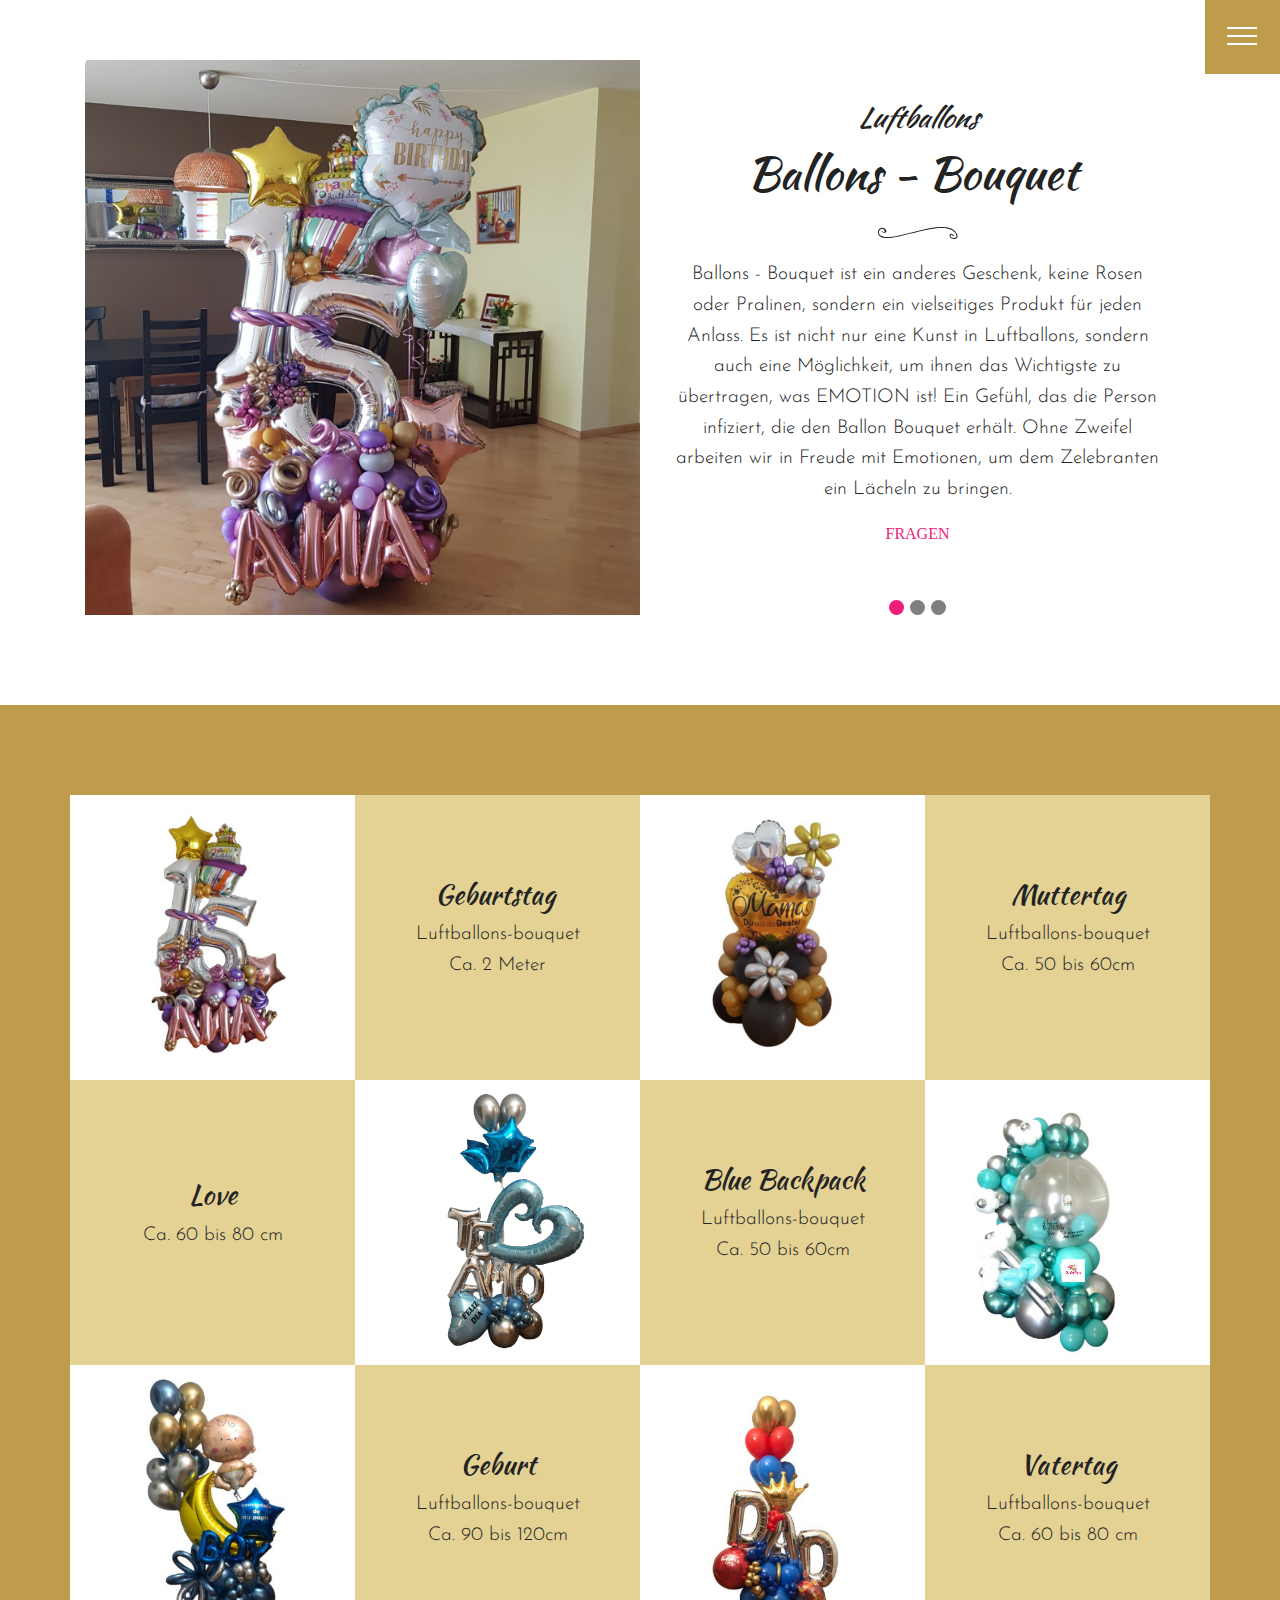
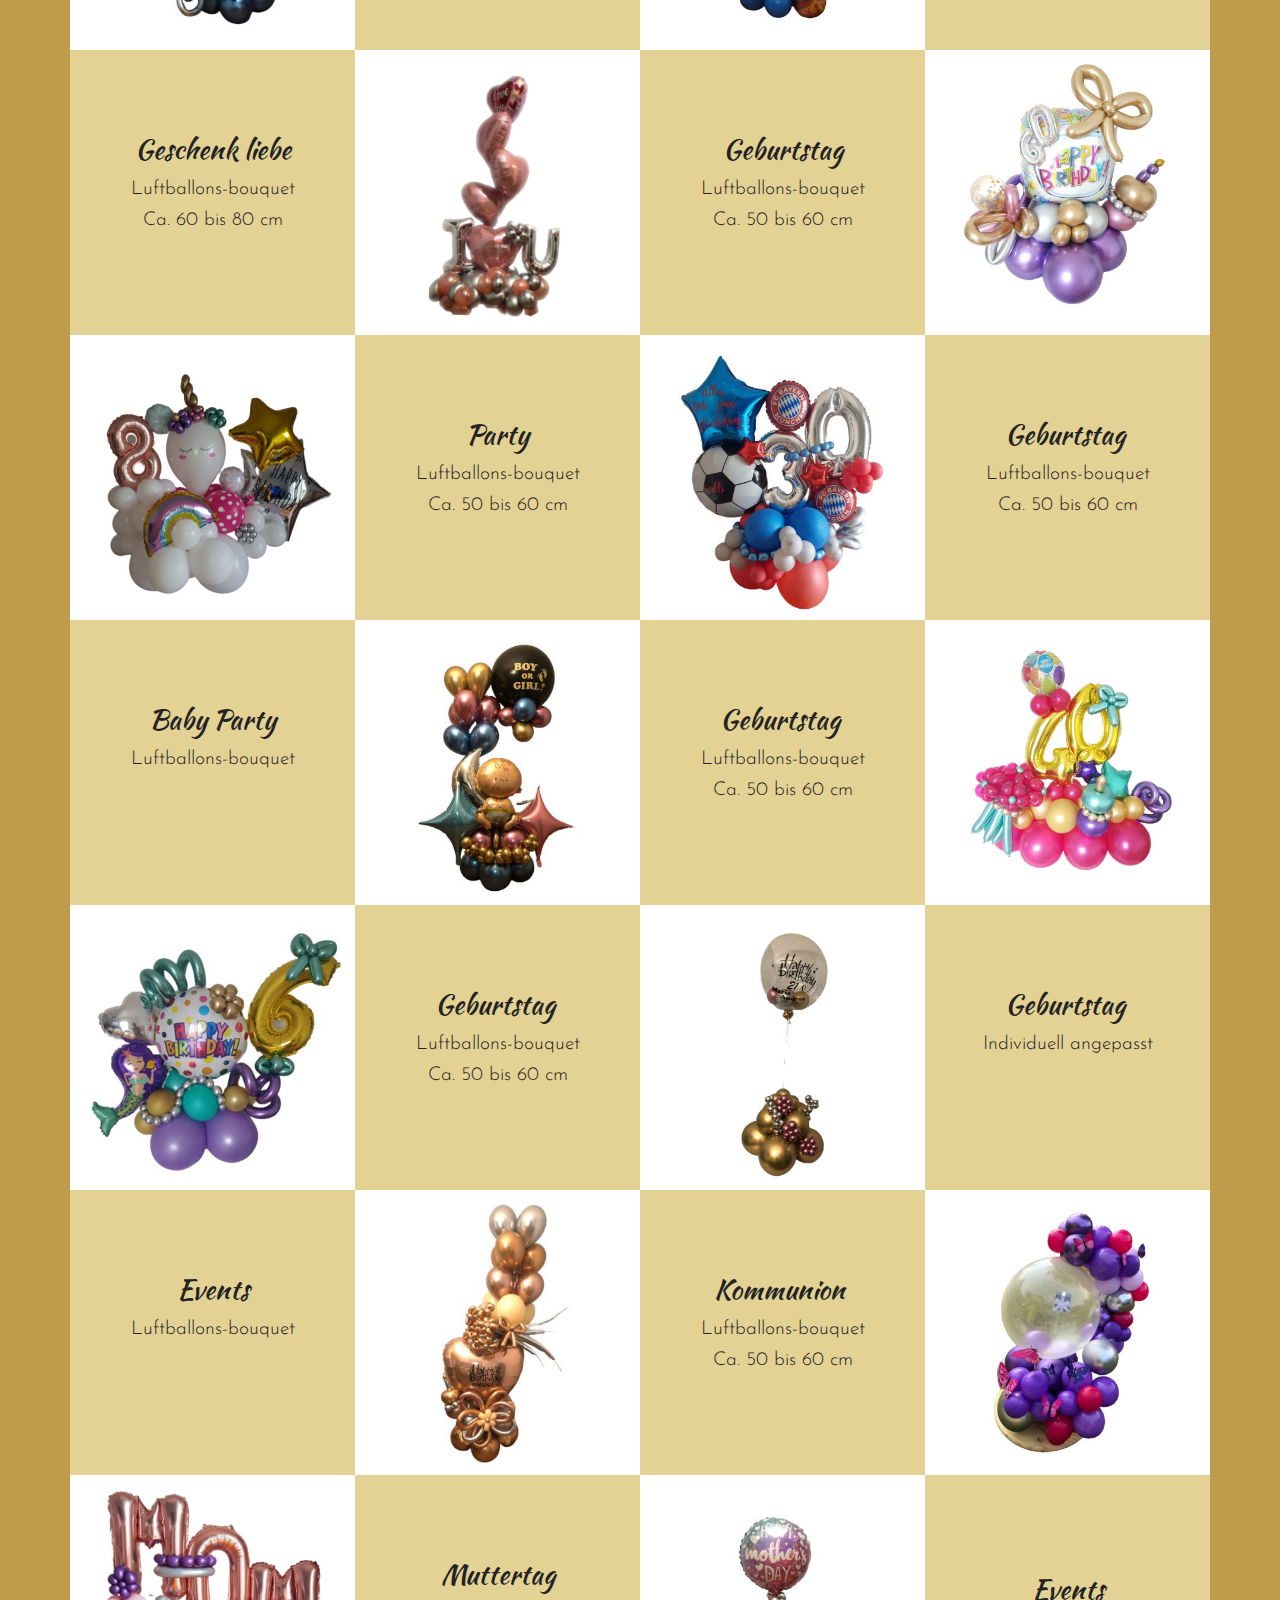
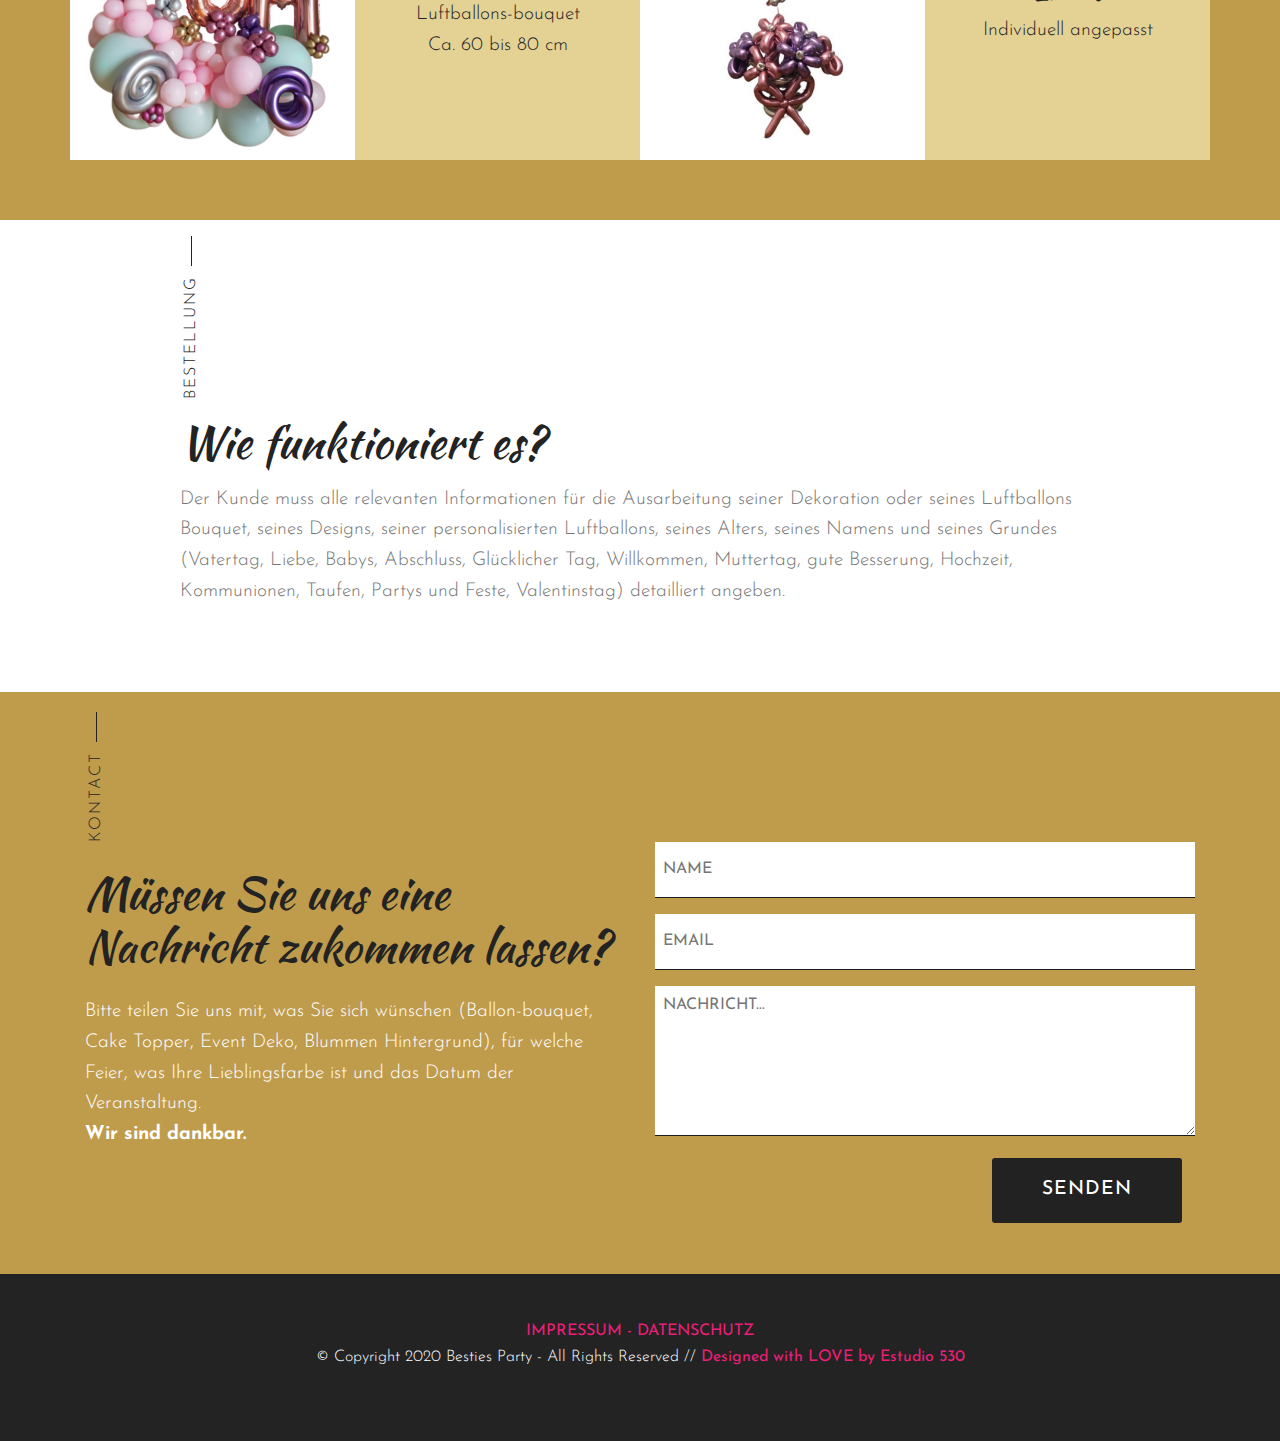
==== commit e38d0389: "E530 26.2" ====
--- a/Ballon bouquet.html
+++ b/Ballon bouquet.html
@@ -99,7 +99,7 @@
                             </a>
                         </div>
                         <div class="soc-item">
-                            <a href="https://wa.me/0049 177 2928501">
+                            <a href="https://wa.me/00491772928501">
                                 <span class="mbr-iconfont mbr-iconfont-social socicon-whatsapp socicon" style="color: rgb(87, 70, 139); fill: rgb(87, 70, 139);"></span>
                             </a>
                         </div>
@@ -254,7 +254,7 @@
                     <h2 class="mbr-title mbr-fonts-style align-center display-5">Geburtstag&nbsp;</h2>
                     <p class="mbr-text mbr-light mbr-fonts-style align-center display-7">Luftballons-bouquet<br>Ca. 2 Meter<br>
                     </p>
-                    <p class="mbr-price-value mbr-light mbr-fonts-style align-center display-5"><a href="Ballon bouquet.html#header03-q" class="text-primary">153€</a></p>
+                    
                 </div>
             </div>
             <div class="col-md-6 col-lg-3 image-element align-self-stretch">
@@ -268,7 +268,7 @@
                     <p class="mbr-text mbr-light mbr-fonts-style align-center display-7">
                         Luftballons-bouquet<br>Ca. 50 bis 60cm
                     </p>
-                    <p class="mbr-price-value mbr-light mbr-fonts-style align-center display-5"><a href="Ballon bouquet.html#header03-q" class="text-primary">48€</a></p>
+                    
                 </div>
             </div>
         </div>
@@ -284,7 +284,7 @@
                     <p class="mbr-text mbr-light mbr-fonts-style align-center display-7">
                         Luftballons-bouquet<br>Ca. 50 bis 60cm
                     </p>
-                    <p class="mbr-price-value mbr-light mbr-fonts-style align-center display-5"><a href="Ballon bouquet.html#header03-q" class="text-primary">48€</a></p>
+                    
                 </div>
             </div>
             <div class="col-md-6 col-lg-3 image-element align-self-stretch">
@@ -297,7 +297,7 @@
                     <h2 class="mbr-title mbr-fonts-style align-center display-5">Love</h2>
                     <p class="mbr-text mbr-light mbr-fonts-style align-center display-7">
                         Ca. 60 bis 80 cm</p>
-                    <p class="mbr-price-value mbr-light mbr-fonts-style align-center display-5"><a href="Ballon bouquet.html#header03-q" class="text-primary">110€</a></p>
+                    
                 </div>
             </div>
         </div>
@@ -313,8 +313,7 @@
                     <p class="mbr-text mbr-light mbr-fonts-style align-center display-7">
                         Luftballons-bouquet<br>Ca. 90 bis 120cm
                     </p>
-                    <p class="mbr-price-value mbr-light mbr-fonts-style align-center display-5">
-                        <em><a href="Ballon bouquet.html#header03-q" class="text-primary">110€</a></em></p>
+                    
                 </div>
             </div>
             <div class="col-md-6 col-lg-3 image-element align-self-stretch">
@@ -328,7 +327,7 @@
                     <p class="mbr-text mbr-light mbr-fonts-style align-center display-7">
                         Luftballons-bouquet<br>Ca. 60 bis 80 cm
                     </p>
-                    <p class="mbr-price-value mbr-light mbr-fonts-style align-center display-5"><em><a href="Ballon bouquet.html#header03-q" class="text-primary">68€</a></em></p>
+                    
                 </div>
             </div>
         </div>
@@ -344,8 +343,7 @@
                     <p class="mbr-text mbr-light mbr-fonts-style align-center display-7">
                         Luftballons-bouquet<br>Ca. 50 bis 60 cm
                     </p>
-                    <p class="mbr-price-value mbr-light mbr-fonts-style align-center display-5">
-                        <em><a href="Ballon bouquet.html#header03-q" class="text-primary">48€</a></em></p>
+                    
                 </div>
             </div>
             <div class="col-md-6 col-lg-3 image-element align-self-stretch">
@@ -359,7 +357,7 @@
                     <p class="mbr-text mbr-light mbr-fonts-style align-center display-7">
                         Luftballons-bouquet<br>Ca. 60 bis 80 cm
                     </p>
-                    <p class="mbr-price-value mbr-light mbr-fonts-style align-center display-5"><em><a href="Ballon bouquet.html#header03-q" class="text-primary">110€</a></em></p>
+                    
                 </div>
             </div>
         </div>
@@ -382,8 +380,7 @@
                 <div class="text-content">
                     <h2 class="mbr-title mbr-fonts-style align-center display-5">Party</h2>
                     <p class="mbr-text mbr-light mbr-fonts-style align-center display-7">Luftballons-bouquet<br>Ca. 50 bis 60 cm</p>
-                    <p class="mbr-price-value mbr-light mbr-fonts-style align-center display-5">
-                        <a href="Ballon bouquet.html#header03-q" class="text-primary">48€</a></p>
+                    
                 </div>
             </div>
             <div class="col-md-6 col-lg-3 image-element align-self-stretch">
@@ -395,7 +392,7 @@
                 <div class="text-content">
                     <h2 class="mbr-title mbr-fonts-style align-center display-5">Geburtstag&nbsp;</h2>
                     <p class="mbr-text mbr-light mbr-fonts-style align-center display-7">Luftballons-bouquet<br>Ca. 50 bis 60 cm</p>
-                    <p class="mbr-price-value mbr-light mbr-fonts-style align-center display-5"><a href="Ballon bouquet.html#header03-q" class="text-primary">48€</a></p>
+                    
                 </div>
             </div>
         </div>
@@ -409,7 +406,7 @@
                 <div class="text-content">
                     <h2 class="mbr-title mbr-fonts-style align-center display-5">Geburtstag&nbsp;</h2>
                     <p class="mbr-text mbr-light mbr-fonts-style align-center display-7">Luftballons-bouquet<br>Ca. 50 bis 60 cm</p>
-                    <p class="mbr-price-value mbr-light mbr-fonts-style align-center display-5"><a href="Ballon bouquet.html#header03-q" class="text-primary">48€</a></p>
+                    
                 </div>
             </div>
             <div class="col-md-6 col-lg-3 image-element align-self-stretch">
@@ -421,7 +418,7 @@
                 <div class="text-content">
                     <h2 class="mbr-title mbr-fonts-style align-center display-5">Baby Party</h2>
                     <p class="mbr-text mbr-light mbr-fonts-style align-center display-7">Luftballons-bouquet<br><br></p>
-                    <p class="mbr-price-value mbr-light mbr-fonts-style align-center display-5"><a href="Ballon bouquet.html#header03-q" class="text-primary">110€</a></p>
+                    
                 </div>
             </div>
         </div>
@@ -446,8 +443,7 @@
                 <div class="text-content">
                     <h2 class="mbr-title mbr-fonts-style align-center display-5">Geburtstag&nbsp;</h2>
                     <p class="mbr-text mbr-light mbr-fonts-style align-center display-7">Luftballons-bouquet<br>Ca. 50 bis 60 cm</p>
-                    <p class="mbr-price-value mbr-light mbr-fonts-style align-center display-5">
-                        <a href="Ballon bouquet.html#header03-q" class="text-primary">48€</a></p>
+                    
                 </div>
             </div>
             <div class="col-md-6 col-lg-3 image-element align-self-stretch">
@@ -459,7 +455,7 @@
                 <div class="text-content">
                     <h2 class="mbr-title mbr-fonts-style align-center display-5">Geburtstag&nbsp;</h2>
                     <p class="mbr-text mbr-light mbr-fonts-style align-center display-7">Individuell angepasst<br><br></p>
-                    <p class="mbr-price-value mbr-light mbr-fonts-style align-center display-5"><a href="Ballon bouquet.html#header03-q" class="text-primary">38€</a></p>
+                    
                 </div>
             </div>
         </div>
@@ -473,7 +469,7 @@
                 <div class="text-content">
                     <h2 class="mbr-title mbr-fonts-style align-center display-5">Kommunion&nbsp;</h2>
                     <p class="mbr-text mbr-light mbr-fonts-style align-center display-7">Luftballons-bouquet<br>Ca. 50 bis 60 cm</p>
-                    <p class="mbr-price-value mbr-light mbr-fonts-style align-center display-5"><a href="Ballon bouquet.html#header03-q" class="text-primary">48€</a></p>
+                    
                 </div>
             </div>
             <div class="col-md-6 col-lg-3 image-element align-self-stretch">
@@ -485,7 +481,7 @@
                 <div class="text-content">
                     <h2 class="mbr-title mbr-fonts-style align-center display-5">Events</h2>
                     <p class="mbr-text mbr-light mbr-fonts-style align-center display-7">Luftballons-bouquet<br><br></p>
-                    <p class="mbr-price-value mbr-light mbr-fonts-style align-center display-5"><a href="Ballon bouquet.html#header03-q" class="text-primary">110€</a></p>
+                    
                 </div>
             </div>
         </div>
@@ -499,7 +495,7 @@
                 <div class="text-content">
                     <h2 class="mbr-title mbr-fonts-style align-center display-5">Muttertag</h2>
                     <p class="mbr-text mbr-light mbr-fonts-style align-center display-7">Luftballons-bouquet<br>Ca. 60 bis 80 cm</p>
-                    <p class="mbr-price-value mbr-light mbr-fonts-style align-center display-5"><em><a href="Ballon bouquet.html#header03-q" class="text-primary">48€</a></em></p>
+                    
                 </div>
             </div>
             <div class="col-md-6 col-lg-3 image-element align-self-stretch">
@@ -511,8 +507,7 @@
                 <div class="text-content">
                     <h2 class="mbr-title mbr-fonts-style align-center display-5">Events</h2>
                     <p class="mbr-text mbr-light mbr-fonts-style align-center display-7">Individuell angepasst<br></p>
-                    <p class="mbr-price-value mbr-light mbr-fonts-style align-center display-5">
-                        <em><a href="Ballon bouquet.html#header03-q" class="text-primary">38€</a></em></p>
+                    
                 </div>
             </div>
         </div>
@@ -559,7 +554,7 @@
 
             <div class="col-lg-6 col-md-12 mx-auto mbr-form" data-form-type="formoid">
                 <!---Formbuilder Form--->
-                <form action="https://mobirise.eu/" method="POST" class="mbr-form form-with-styler" data-form-title="Form Name"><input type="hidden" name="email" data-form-email="true" value="Fxvnthwx+0kO76d7wU2gfC0+B0z301VhAHX2M6d1RNB65XXBO4agZh2ZtsVvTth8rVNgSDrtC2XQxM8wdoCzGylXrw/e8lpZXds9Lt3EZeMWBna2YRVbmfPksWuzlOPO">
+                <form action="https://mobirise.eu/" method="POST" class="mbr-form form-with-styler" data-form-title="Form Name"><input type="hidden" name="email" data-form-email="true" value="tkzlOpanOtLQDqHvEGRVzvjL+PycO/pn9sqkJAuam9KTJpUlifwZCxg3Umt/4Jlbk8kaOR8Xhh0kdEea7zcL0J/ei+817jLFIetaEFrcepUjS2Nol2Yjz4DBpTr5iEoV">
                     <div class="form-row">
                         <div hidden="hidden" data-form-alert="" class="alert alert-success col-12">Vielen Dank für das Ausfüllen des Formulars!</div>
                         <div hidden="hidden" data-form-alert-danger="" class="alert alert-danger col-12">Oops...! some
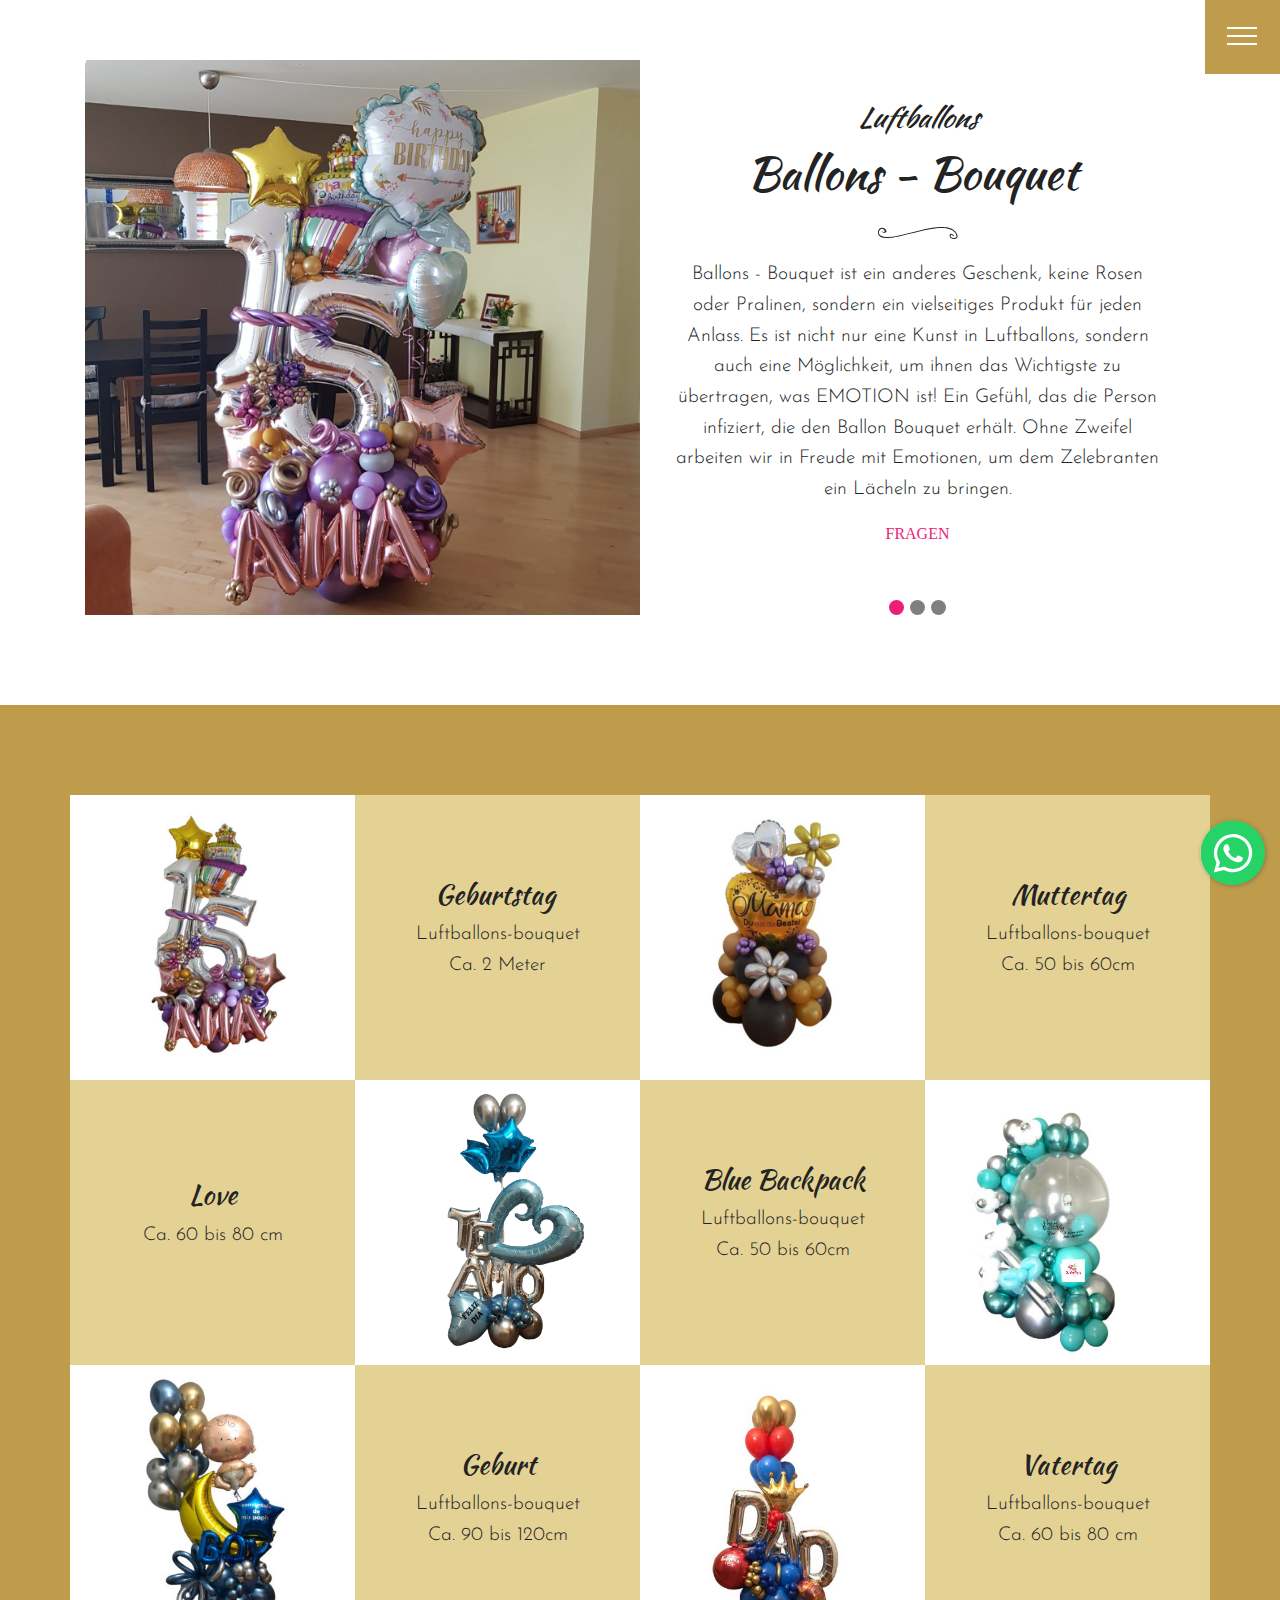
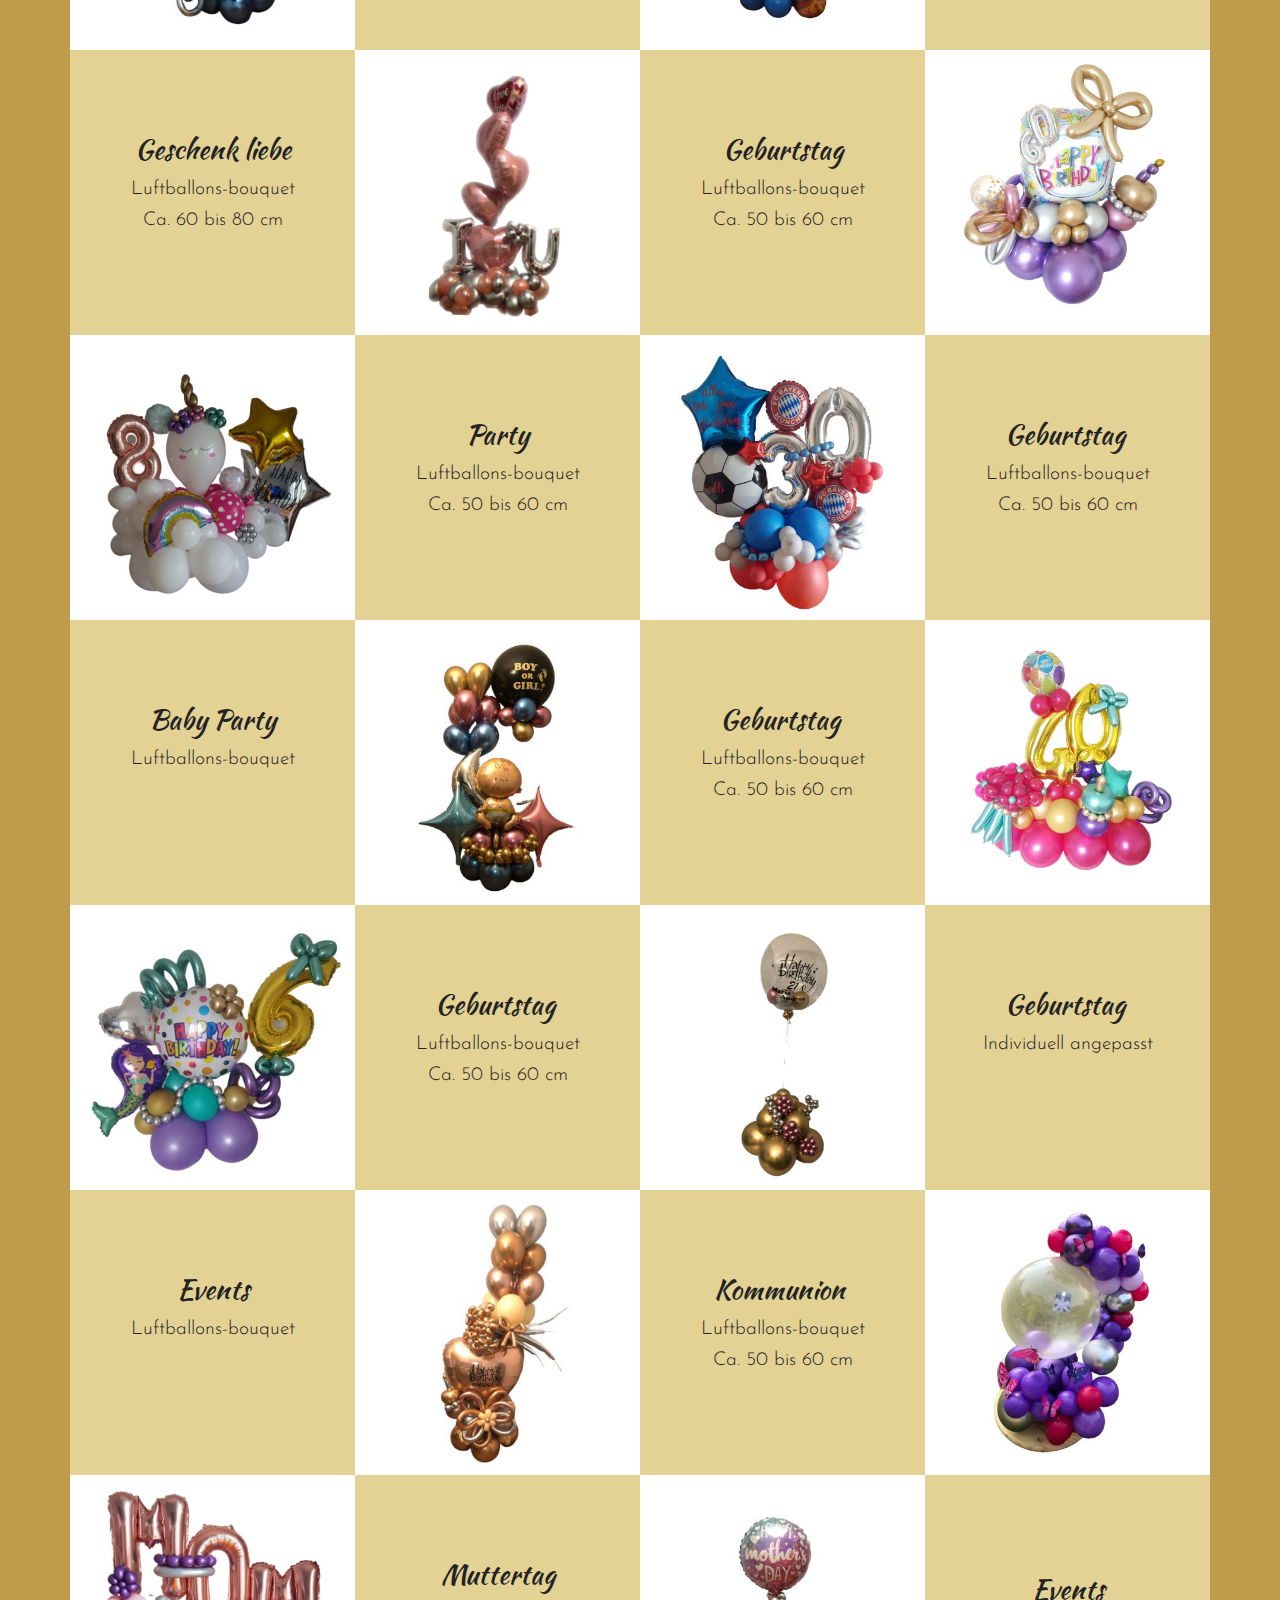
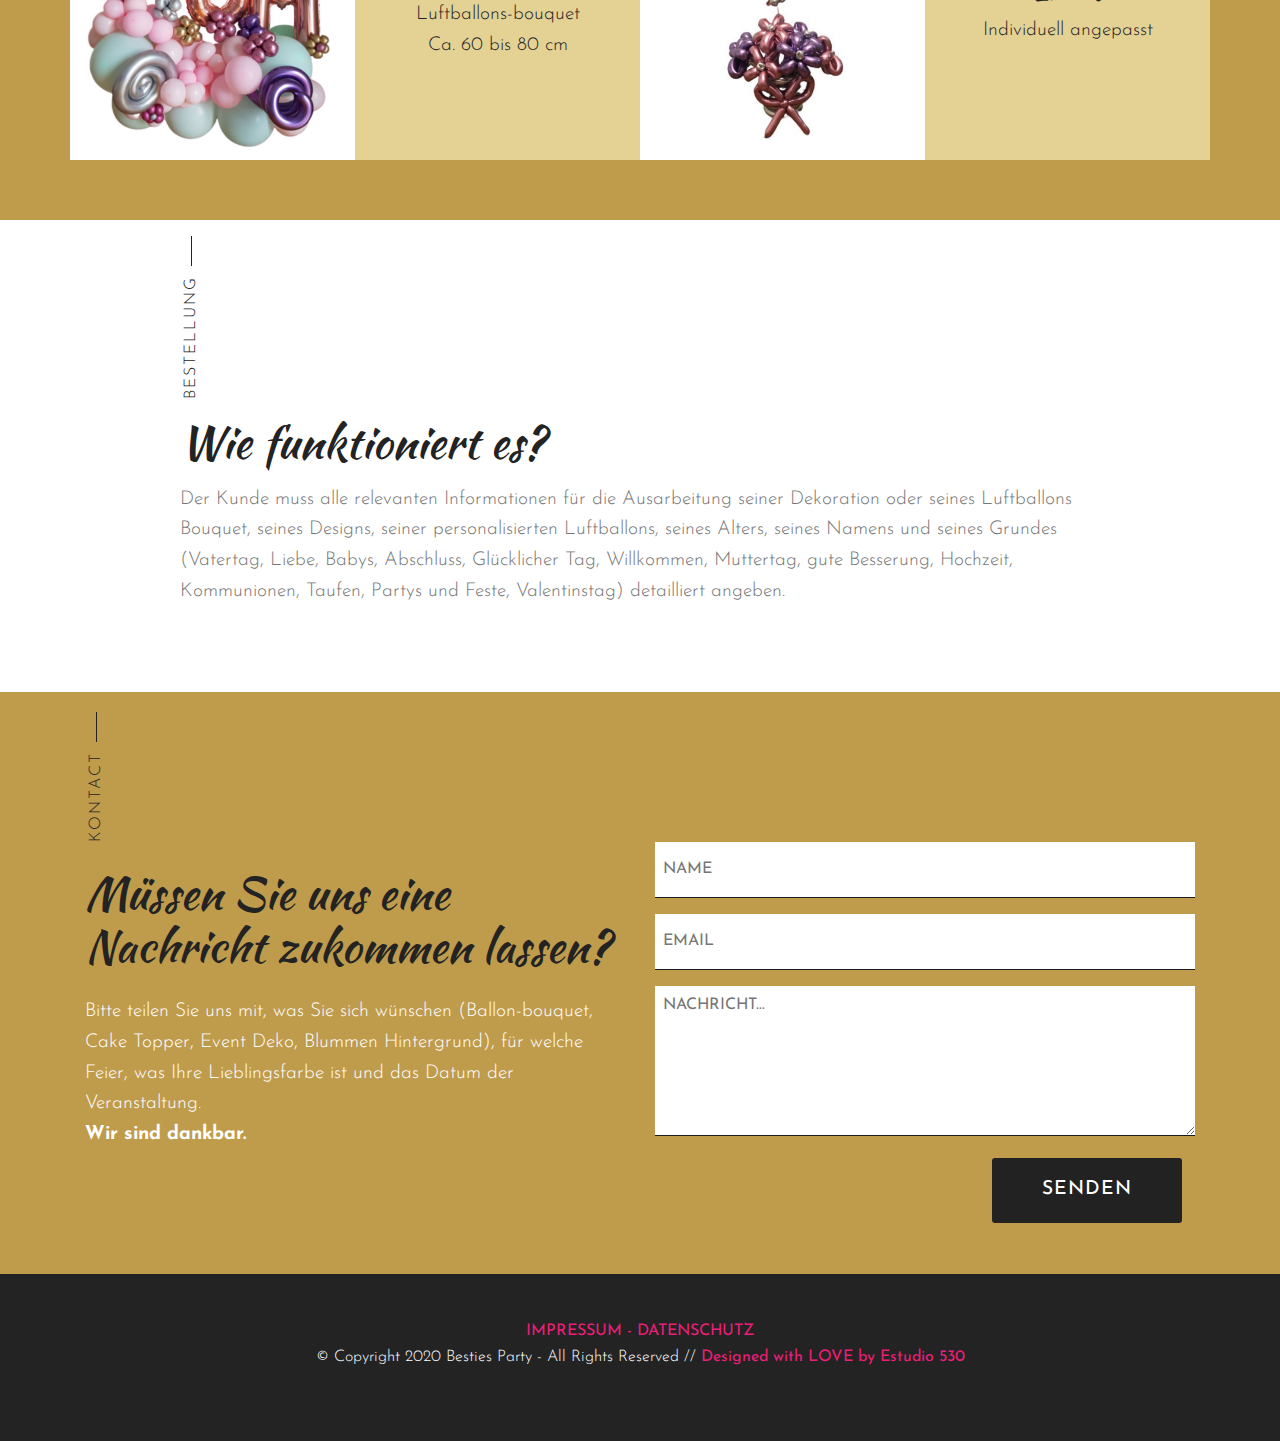
==== commit ab5931e7: "E530  26.2" ====
--- a/Ballon bouquet.html
+++ b/Ballon bouquet.html
@@ -21,6 +21,7 @@
   <link rel="stylesheet" href="assets/bootstrap/css/bootstrap-grid.min.css">
   <link rel="stylesheet" href="assets/bootstrap/css/bootstrap-reboot.min.css">
   <link rel="stylesheet" href="assets/dropdown/css/style.css">
+  <link rel="stylesheet" href="assets/chatbutton/floating-wpp.css">
   <link rel="stylesheet" href="assets/formstyler/jquery.formstyler.css">
   <link rel="stylesheet" href="assets/formstyler/jquery.formstyler.theme.css">
   <link rel="stylesheet" href="assets/socicon/css/styles.css">
@@ -554,7 +555,7 @@
 
             <div class="col-lg-6 col-md-12 mx-auto mbr-form" data-form-type="formoid">
                 <!---Formbuilder Form--->
-                <form action="https://mobirise.eu/" method="POST" class="mbr-form form-with-styler" data-form-title="Form Name"><input type="hidden" name="email" data-form-email="true" value="tkzlOpanOtLQDqHvEGRVzvjL+PycO/pn9sqkJAuam9KTJpUlifwZCxg3Umt/4Jlbk8kaOR8Xhh0kdEea7zcL0J/ei+817jLFIetaEFrcepUjS2Nol2Yjz4DBpTr5iEoV">
+                <form action="https://mobirise.eu/" method="POST" class="mbr-form form-with-styler" data-form-title="Form Name"><input type="hidden" name="email" data-form-email="true" value="pv7Y0TV3ajvKdMY4uZZFD0mE88WM08opB6YDzBLf7/vqGL/C6ASCWI22RbEM7Gd6RJpUi8ee3F3IfKV5XeUs+K12CufGvx+moOt0DIdp2TsQCXxY3NlPnYQVh7G53sNA">
                     <div class="form-row">
                         <div hidden="hidden" data-form-alert="" class="alert alert-success col-12">Vielen Dank für das Ausfüllen des Formulars!</div>
                         <div hidden="hidden" data-form-alert-danger="" class="alert alert-danger col-12">Oops...! some
@@ -604,6 +605,8 @@
   <script src="assets/dropdown/js/nav-dropdown.js"></script>
   <script src="assets/dropdown/js/navbar-dropdown.js"></script>
   <script src="assets/touchswipe/jquery.touch-swipe.min.js"></script>
+  <script src="assets/chatbutton/floating-wpp.js"></script>
+  <script src="assets/chatbutton/script.js"></script>
   <script src="assets/bootstrapcarouselswipe/bootstrap-carousel-swipe.js"></script>
   <script src="assets/mbr-testimonials-slider/mbr-testimonials-slider.js"></script>
   <script src="assets/formstyler/jquery.formstyler.js"></script>
@@ -613,5 +616,10 @@
   
   
   
-</body>
+<div id="chatbutton-wa" data-phone="00491772928501" data-showpopup="true" data-headertitle="👋 Chat with us on WhatsApp!" data-popupmessage="Hallo!👋
+
+Geben Sie hier eine Nachricht ein. Sie wird direkt an unser Telefon weitergeleitet!🔥
+
+BestiesParty" data-placeholder="Bitte hier schreiben" data-position="left" data-headercolor="#ed1e79" data-backgroundcolor="#e5ddd5" data-autoopentimeout="5" data-size="65px"><div class="floating-wpp-button" style="width: 65px; height: 65px;"><div class="floating-wpp-button-image"><!--?xml version="1.0" encoding="UTF-8" standalone="no"?--><svg xmlns="http://www.w3.org/2000/svg" xmlns:xlink="http://www.w3.org/1999/xlink" style="isolation:isolate" viewBox="0 0 800 800" width="65" height="65"><defs><clipPath id="_clipPath_A3g8G5hPEGG2L0B6hFCxamU4cc8rfqzQ"><rect width="800" height="800"></rect></clipPath></defs><g clip-path="url(#_clipPath_A3g8G5hPEGG2L0B6hFCxamU4cc8rfqzQ)"><g><path d=" M 787.59 800 L 12.41 800 C 5.556 800 0 793.332 0 785.108 L 0 14.892 C 0 6.667 5.556 0 12.41 0 L 787.59 0 C 794.444 0 800 6.667 800 14.892 L 800 785.108 C 800 793.332 794.444 800 787.59 800 Z " fill="rgb(37,211,102)"></path></g><g><path d=" M 508.558 450.429 C 502.67 447.483 473.723 433.24 468.325 431.273 C 462.929 429.308 459.003 428.328 455.078 434.22 C 451.153 440.114 439.869 453.377 436.434 457.307 C 433 461.236 429.565 461.729 423.677 458.78 C 417.79 455.834 398.818 449.617 376.328 429.556 C 358.825 413.943 347.008 394.663 343.574 388.768 C 340.139 382.873 343.207 379.687 346.155 376.752 C 348.804 374.113 352.044 369.874 354.987 366.436 C 357.931 362.999 358.912 360.541 360.875 356.614 C 362.837 352.683 361.857 349.246 360.383 346.299 C 358.912 343.352 347.136 314.369 342.231 302.579 C 337.451 291.099 332.597 292.654 328.983 292.472 C 325.552 292.301 321.622 292.265 317.698 292.265 C 313.773 292.265 307.394 293.739 301.996 299.632 C 296.6 305.527 281.389 319.772 281.389 348.752 C 281.389 377.735 302.487 405.731 305.431 409.661 C 308.376 413.592 346.949 473.062 406.015 498.566 C 420.062 504.634 431.03 508.256 439.581 510.969 C 453.685 515.451 466.521 514.818 476.666 513.302 C 487.978 511.613 511.502 499.06 516.409 485.307 C 521.315 471.55 521.315 459.762 519.842 457.307 C 518.371 454.851 514.446 453.377 508.558 450.429 Z  M 401.126 597.117 L 401.047 597.117 C 365.902 597.104 331.431 587.661 301.36 569.817 L 294.208 565.572 L 220.08 585.017 L 239.866 512.743 L 235.21 505.332 C 215.604 474.149 205.248 438.108 205.264 401.1 C 205.307 293.113 293.17 205.257 401.204 205.257 C 453.518 205.275 502.693 225.674 539.673 262.696 C 576.651 299.716 597.004 348.925 596.983 401.258 C 596.939 509.254 509.078 597.117 401.126 597.117 Z  M 567.816 234.565 C 523.327 190.024 464.161 165.484 401.124 165.458 C 271.24 165.458 165.529 271.161 165.477 401.085 C 165.46 442.617 176.311 483.154 196.932 518.892 L 163.502 641 L 288.421 608.232 C 322.839 627.005 361.591 636.901 401.03 636.913 L 401.126 636.913 L 401.127 636.913 C 530.998 636.913 636.717 531.2 636.77 401.274 C 636.794 338.309 612.306 279.105 567.816 234.565" fill-rule="evenodd" fill="rgb(255,255,255)"></path></g></g></svg></div></div></div>
+ </body>
 </html>--- a/assets/chatbutton/floating-wpp.css
+++ b/assets/chatbutton/floating-wpp.css
@@ -0,0 +1,132 @@
+.floating-wpp {
+    position: fixed;
+    bottom: 15px;
+    left: 15px;
+    font-size: 14px;
+    transition: bottom 0.2s;
+    z-index: 1021;
+}
+
+.floating-wpp .floating-wpp-button {
+    position: relative;
+    border-radius: 50%;
+    box-shadow: 1px 1px 4px rgba(60, 60, 60, 0.4);
+    transition: box-shadow 0.2s;
+    cursor: pointer;
+    overflow: hidden;
+}
+
+.floating-wpp .floating-wpp-button img,
+.floating-wpp .floating-wpp-button svg {
+    position: absolute;
+    width: 100%;
+    height: auto;
+    object-fit: cover;
+    top: 50%;
+    left: 50%;
+    transform: translate3d(-50%, -50%, 0);
+    border-radius: 50%;
+}
+
+.floating-wpp:hover .floating-wpp-button {
+    box-shadow: 1px 2px 8px rgba(60, 60, 60, 0.4);
+}
+
+.floating-wpp .floating-wpp-popup {
+    /*border: 2px solid white;*/
+    border-radius: 8px;
+    background-color: #e5ddd5;
+    position: absolute;
+    overflow: hidden;
+    padding: 0;
+    box-shadow: 1px 2px 8px rgba(60, 60, 60, 0.25);
+    width: 0px;
+    height: 0px;
+    bottom: 0;
+    opacity: 0;
+    transition: bottom 0.1s ease-out, opacity 0.2s ease-out;
+    transform-origin: bottom;
+}
+
+.floating-wpp .floating-wpp-popup.active {
+    padding: 0 15px 12px 15px;
+    width: 280px;
+    height: auto;
+    bottom: 82px;
+    opacity: 1;
+}
+
+.floating-wpp .floating-wpp-popup .floating-wpp-message {
+    background-color: white;
+    padding: 8px;
+    border-radius: 7.5px 7.5px 7.5px 7.5px;
+    box-shadow: 1px 1px 5px rgba(0, 0, 0, 0.15);
+    opacity: 0;
+    transition: opacity 0.2s;
+    max-width: 100%;
+}
+
+.floating-wpp .floating-wpp-popup.active .floating-wpp-message {
+    opacity: 1;
+    transition-delay: 0.2s;
+}
+
+.floating-wpp .floating-wpp-popup .floating-wpp-head {
+    text-align: left;
+    color: white;
+    margin: 0 -15px 15px -15px;
+    padding: 15px 15px;
+    display: flex;
+    flex-direction: column;
+    justify-content: space-between;
+    cursor: pointer;
+}
+
+.floating-wpp-headName {
+    margin: 0;
+}
+
+.floating-wpp .floating-wpp-popup .floating-wpp-head .close {
+    position: absolute;
+    top: 14px;
+    right: 8px;
+    color: #ffffff;
+    text-shadow: none;
+    opacity: 1;
+    font-size: inherit;
+}
+
+.floating-wpp .floating-wpp-input-message {
+    background-color: #e5ddd5;
+    margin: 5px -15px -15px -15px;
+    padding: 0 15px;
+    display: flex;
+    align-items: center;
+}
+
+.floating-wpp .floating-wpp-input-message textarea {
+    border: 1px solid #ffffff;
+    border-radius: 21px;
+    box-shadow: none;
+    padding: 8px 12px;
+    margin: 10px 0 15px 0;
+    width: 100%;
+    max-width: 100%;
+    font-family: inherit;
+    font-size: inherit;
+    resize: none;
+    outline: none;
+    color: #4a4a4a;
+    box-shadow: 1px 2px 8px rgba(60, 60, 60, 0.25);
+    visibility: visible !important;
+    animation-delay: 0s;
+    animation-duration: 0s;
+}
+
+.floating-wpp .floating-wpp-btn-send {
+    margin: 10px 0 15px 12px;
+    font-size: 0;
+    cursor: pointer;
+    box-shadow: 1px 2px 8px rgba(60, 60, 60, 0.25);
+    border-radius: 50%;
+}
